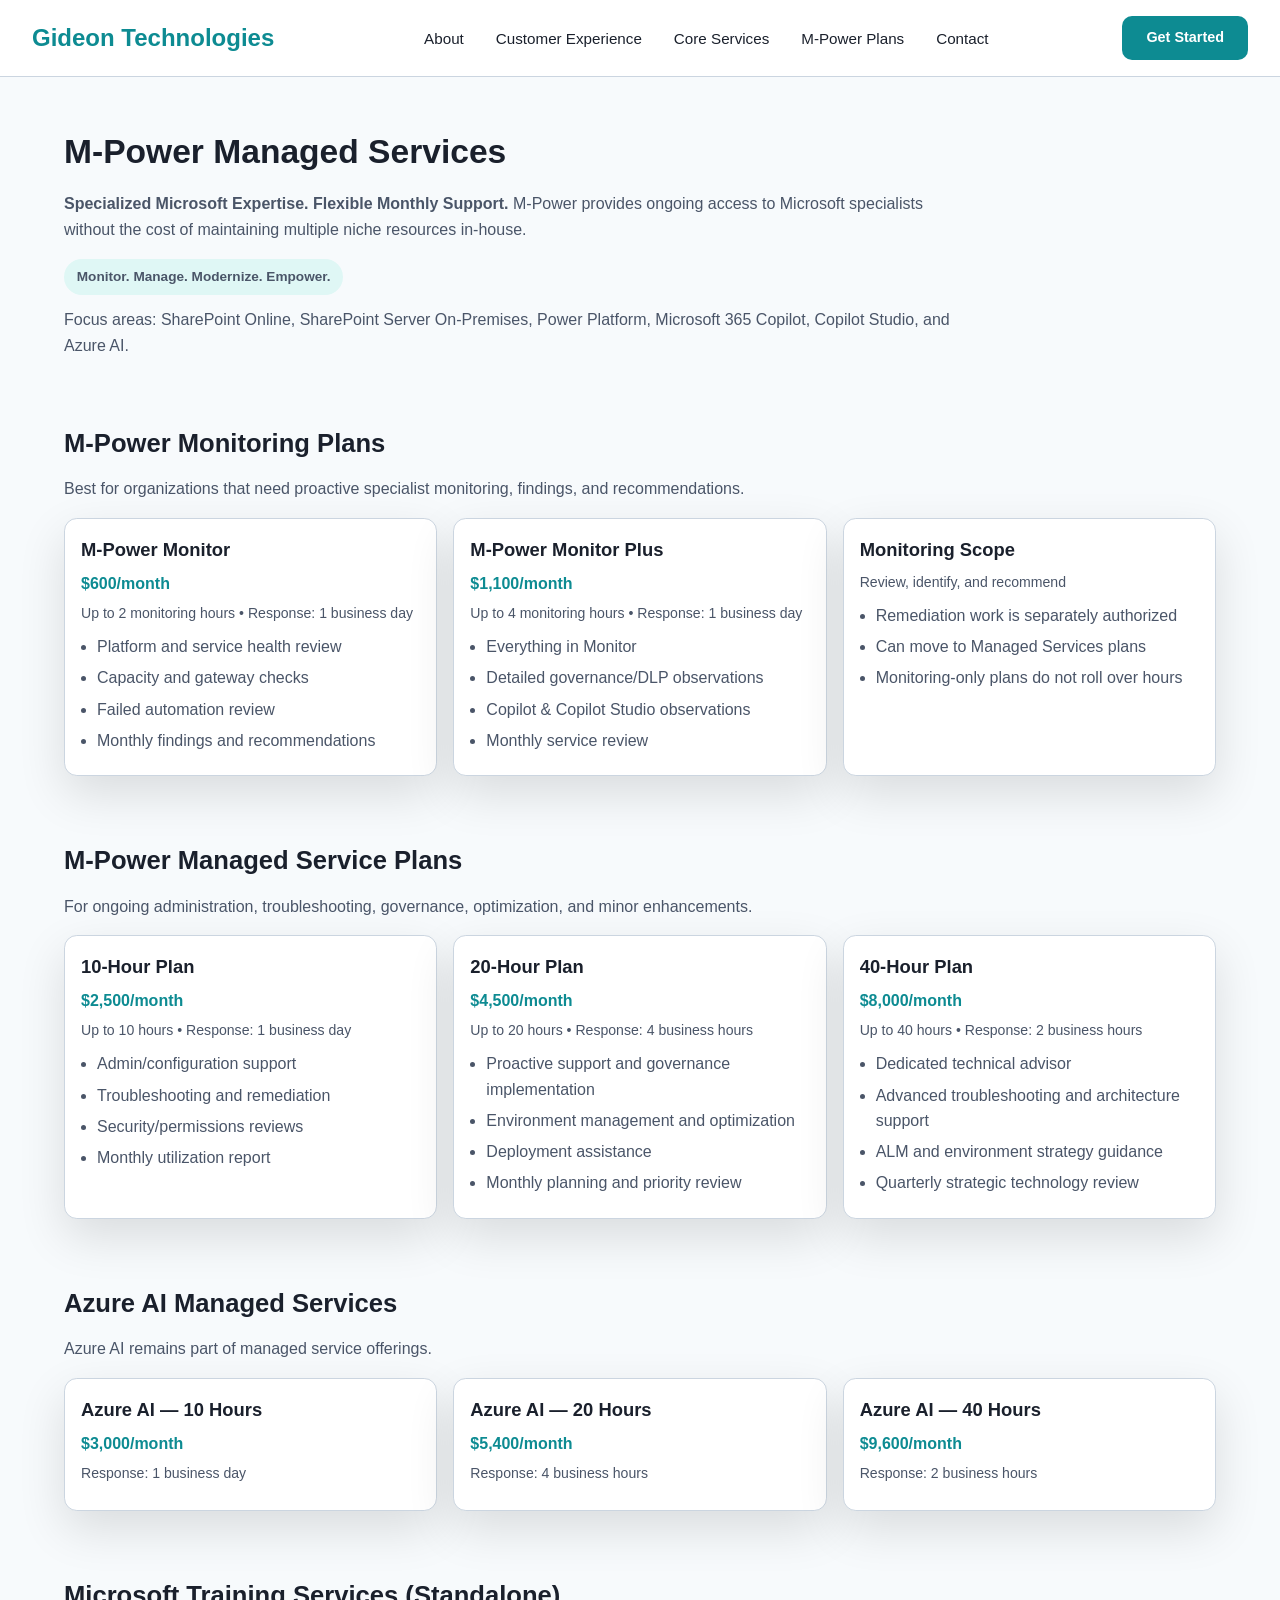
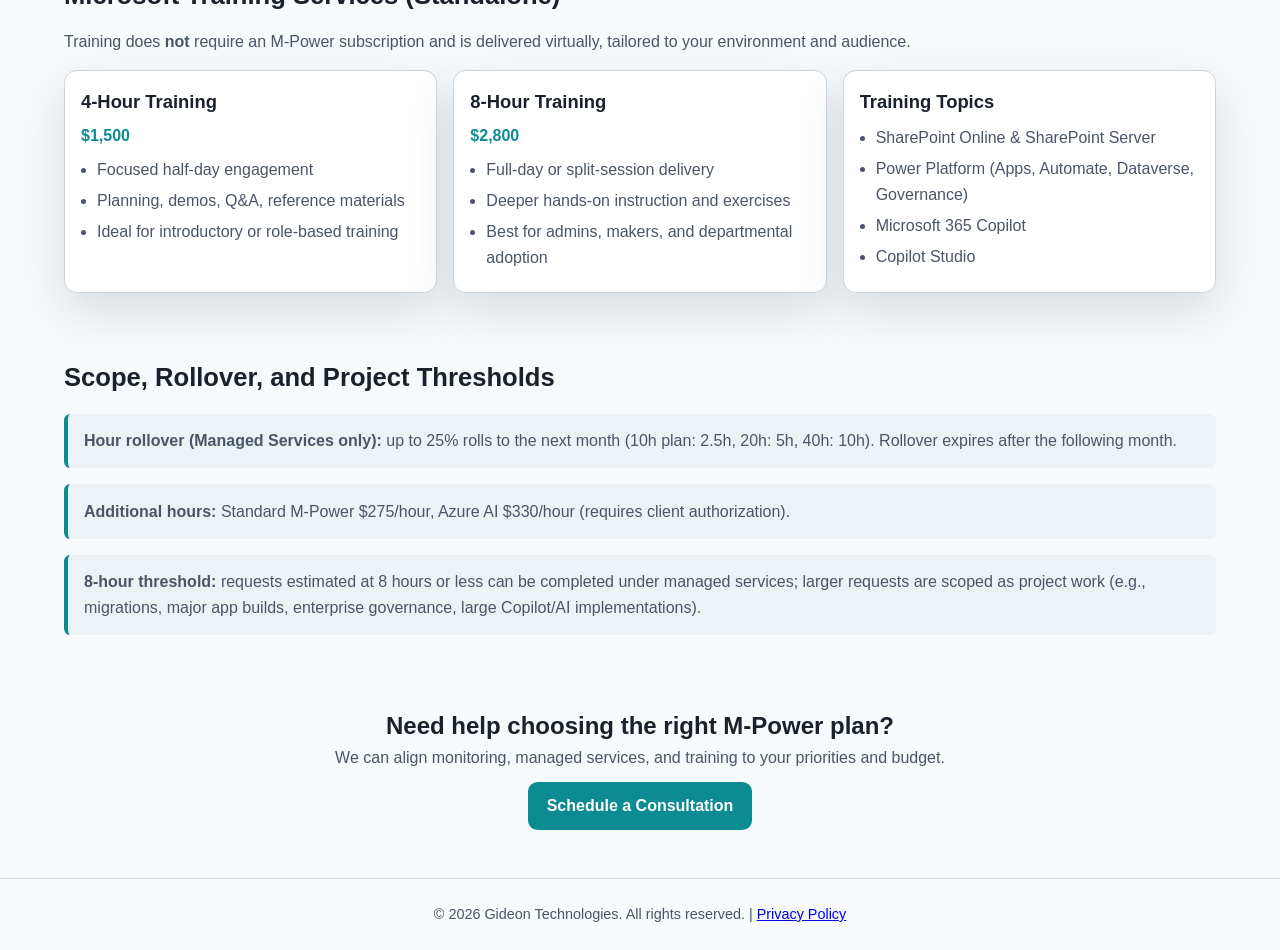
==== m-power-services.html @ 9bea6d27 "Match contact modal behavior, fix M-Power navigation, and improve SEO metadata" ====
<!DOCTYPE html>
<html lang="en">
<head>
    <meta charset="UTF-8">
    <meta name="viewport" content="width=device-width, initial-scale=1.0">
    <title>M-Power Managed Services | Gideon Technologies</title>
    <meta name="description" content="M-Power Managed Services by Gideon Technologies: monitoring plans, managed service plans, Azure AI managed services, and standalone Microsoft training for GCC and commercial organizations.">
    <meta name="keywords" content="M-Power Managed Services, Microsoft managed services, SharePoint support, Power Platform support, Microsoft 365 Copilot, Copilot Studio, Azure AI managed services, Microsoft training, GCC consulting">
    <link rel="canonical" href="https://www.gideon-tech.com/m-power-services.html">
    <meta property="og:type" content="website">
    <meta property="og:title" content="M-Power Managed Services | Gideon Technologies">
    <meta property="og:description" content="Flexible monthly Microsoft managed services and training: monitoring, managed service plans, Azure AI services, and role-based training.">
    <meta property="og:url" content="https://www.gideon-tech.com/m-power-services.html">
    <meta property="og:image" content="https://www.gideon-tech.com/og-image.png">
    <meta property="og:site_name" content="Gideon Technologies">
    <meta name="twitter:card" content="summary_large_image">
    <meta name="twitter:title" content="M-Power Managed Services | Gideon Technologies">
    <meta name="twitter:description" content="Monitoring, managed service plans, Azure AI support, and standalone Microsoft training for GCC and commercial organizations.">
    <meta name="twitter:image" content="https://www.gideon-tech.com/og-image.png">
    <link rel="icon" type="image/svg+xml" href="data:image/svg+xml,%3Csvg xmlns='http://www.w3.org/2000/svg' viewBox='0 0 100 100'%3E%3Crect width='100' height='100' rx='20' fill='%230D8B92'/%3E%3Ctext x='50' y='68' font-size='58' font-family='Arial, sans-serif' font-weight='bold' fill='white' text-anchor='middle'%3EG%3C/text%3E%3C/svg%3E">
    <script>
        (() => {
            const param = new URLSearchParams(window.location.search).get("scoutTheme");
            const theme = param || (window.matchMedia("(prefers-color-scheme: dark)").matches ? "dark" : "light");
            document.documentElement.setAttribute("data-theme", theme);
        })();
    </script>
    <style>
        :root {
            color-scheme: light;
            --cp-bg: #f7fafc;
            --cp-bg-elevated: #edf2f7;
            --cp-surface: #ffffff;
            --cp-surface-soft: #f5f7fa;
            --cp-border: #cbd5e0;
            --cp-border-strong: #a0aec0;
            --cp-text: #1a202c;
            --cp-text-muted: #4a5568;
            --cp-text-soft: #718096;
            --cp-accent: #0d8b92;
            --cp-accent-hover: #0a6f76;
            --cp-accent-fg: #ffffff;
            --cp-shadow: 0 18px 48px rgba(0, 0, 0, 0.12);
        }
        html[data-theme="dark"] {
            color-scheme: dark;
            --cp-bg: #0f1419;
            --cp-bg-elevated: #1a202c;
            --cp-surface: #2d3748;
            --cp-surface-soft: #374151;
            --cp-border: #4a5568;
            --cp-border-strong: #718096;
            --cp-text: #f7fafc;
            --cp-text-muted: #cbd5e0;
            --cp-text-soft: #a0aec0;
            --cp-accent: #38b2ac;
            --cp-accent-hover: #319795;
            --cp-accent-fg: #0f1419;
            --cp-shadow: 0 18px 48px rgba(0, 0, 0, 0.32);
        }
        * { box-sizing: border-box; margin: 0; padding: 0; }
        body {
            font-family: "Segoe UI", Aptos, Calibri, -apple-system, BlinkMacSystemFont, sans-serif;
            background: var(--cp-bg);
            color: var(--cp-text);
            line-height: 1.6;
        }
        header {
            position: sticky;
            top: 0;
            z-index: 100;
            background: var(--cp-surface);
            border-bottom: 1px solid var(--cp-border);
        }
        nav {
            max-width: 1400px;
            margin: 0 auto;
            padding: 1rem 2rem;
            display: flex;
            justify-content: space-between;
            align-items: center;
        }
        .logo {
            font-size: 1.5rem;
            color: var(--cp-accent);
            text-decoration: none;
            font-weight: 700;
        }
        .nav-links {
            display: flex;
            gap: 2rem;
            list-style: none;
        }
        .nav-links li { position: relative; }
        .nav-links a {
            color: var(--cp-text);
            text-decoration: none;
            font-size: 0.95rem;
            transition: color 0.3s;
        }
        .nav-links a:hover { color: var(--cp-accent); }

        .submenu {
            display: none;
            position: absolute;
            top: calc(100% + 0.5rem);
            left: 0;
            min-width: 260px;
            background: var(--cp-surface);
            border: 1px solid var(--cp-border);
            border-radius: 0.625rem;
            box-shadow: 0 10px 24px rgba(0,0,0,0.12);
            list-style: none;
            padding: 0.45rem;
            z-index: 200;
        }
        .submenu li { position: static; }
        .submenu a {
            display: block;
            padding: 0.5rem 0.65rem;
            border-radius: 0.45rem;
            color: var(--cp-text-muted);
            font-size: 0.9rem;
        }
        .submenu a:hover {
            background: var(--cp-bg-elevated);
            color: var(--cp-accent);
        }
        .has-submenu:hover .submenu,
        .has-submenu:focus-within .submenu,
        .has-submenu.open .submenu { display: block; }

        .cta-button {
            background: var(--cp-accent);
            color: var(--cp-accent-fg);
            padding: 0.65rem 1.5rem;
            border-radius: 0.625rem;
            text-decoration: none;
            font-weight: 600;
            transition: background 0.3s;
            border: none;
            cursor: pointer;
            font-size: 0.9rem;
        }
        .cta-button:hover { background: var(--cp-accent-hover); }
        .hero {
            max-width: 1200px;
            margin: 0 auto;
            padding: 3rem 1.5rem 2rem;
        }
        .hero h1 { font-size: 2.1rem; margin-bottom: 0.8rem; }
        .hero p { color: var(--cp-text-muted); max-width: 900px; }
        .meta {
            display: inline-block;
            margin-top: 1rem;
            padding: 0.45rem 0.8rem;
            background: #dff7f5;
            color: #0b6b70;
            border-radius: 999px;
            font-size: 0.85rem;
            font-weight: 700;
        }
        .section {
            max-width: 1200px;
            margin: 0 auto;
            padding: 2rem 1.5rem;
        }
        .section h2 {
            font-size: 1.6rem;
            margin-bottom: 0.8rem;
        }
        .section h3 {
            font-size: 1.15rem;
            margin-bottom: 0.4rem;
        }
        .section p { color: var(--cp-text-muted); }
        .grid-3 {
            display: grid;
            grid-template-columns: repeat(3, 1fr);
            gap: 1rem;
            margin-top: 1rem;
        }
        .card {
            background: var(--cp-surface);
            border: 1px solid var(--cp-border);
            border-radius: 0.8rem;
            padding: 1rem;
            box-shadow: var(--cp-shadow);
        }
        .price {
            color: var(--cp-accent);
            font-weight: 800;
            margin-bottom: 0.35rem;
        }
        .sub {
            font-size: 0.88rem;
            color: var(--cp-text-muted);
            margin-bottom: 0.6rem;
        }
        ul {
            padding-left: 1rem;
            margin-top: 0.5rem;
        }
        li { margin-bottom: 0.35rem; color: var(--cp-text-muted); }
        .note {
            margin-top: 1rem;
            background: var(--cp-bg-elevated);
            border-left: 4px solid var(--cp-accent);
            padding: 0.9rem 1rem;
            border-radius: 0.4rem;
        }
        .cta {
            max-width: 1200px;
            margin: 0 auto;
            padding: 2.5rem 1.5rem 3rem;
            text-align: center;
        }
        .btn {
            display: inline-block;
            margin-top: 0.7rem;
            padding: 0.7rem 1.15rem;
            border-radius: 0.6rem;
            background: var(--cp-accent);
            color: var(--cp-accent-fg);
            text-decoration: none;
            font-weight: 700;
        }
        .btn:hover { background: var(--cp-accent-hover); }

        .modal {
            display: none;
            position: fixed;
            inset: 0;
            background: rgba(0, 0, 0, 0.55);
            z-index: 500;
            align-items: center;
            justify-content: center;
            padding: 1rem;
        }
        .modal.show { display: flex; }
        .modal-content {
            background: var(--cp-surface);
            border: 1px solid var(--cp-border);
            border-radius: 0.85rem;
            width: min(640px, 96vw);
            max-height: 90vh;
            overflow: auto;
            padding: 1.25rem;
        }
        .modal-header {
            display: flex;
            justify-content: space-between;
            align-items: center;
            margin-bottom: 0.85rem;
        }
        .modal-header h2 { font-size: 1.35rem; }
        .close-btn {
            border: none;
            background: transparent;
            font-size: 1.6rem;
            color: var(--cp-text-muted);
            cursor: pointer;
        }
        .form-group { margin-bottom: 0.85rem; }
        .form-group label {
            display: block;
            margin-bottom: 0.35rem;
            color: var(--cp-text);
            font-weight: 600;
            font-size: 0.92rem;
        }
        .form-group input,
        .form-group select,
        .form-group textarea {
            width: 100%;
            border: 1px solid var(--cp-border);
            border-radius: 0.55rem;
            background: var(--cp-surface);
            color: var(--cp-text);
            padding: 0.58rem 0.65rem;
            font-size: 0.92rem;
        }
        .form-group textarea {
            min-height: 96px;
            resize: vertical;
        }
        .services-checklist {
            display: grid;
            grid-template-columns: repeat(2, minmax(0, 1fr));
            gap: 0.45rem 1rem;
        }
        .service-checkbox {
            display: flex;
            gap: 0.5rem;
            align-items: center;
        }
        .service-checkbox input { width: auto; }
        .service-checkbox label {
            margin: 0;
            font-weight: 500;
            color: var(--cp-text-muted);
        }
        .form-submit {
            background: var(--cp-accent);
            color: var(--cp-accent-fg);
            padding: 0.75rem 1rem;
            border-radius: 0.6rem;
            border: none;
            width: 100%;
            font-weight: 700;
            cursor: pointer;
        }
        .form-submit:disabled { opacity: 0.7; cursor: not-allowed; }
        .form-status {
            padding: 0.75rem 0.85rem;
            border-radius: 0.55rem;
            margin-bottom: 0.85rem;
            font-size: 0.9rem;
            font-weight: 600;
        }
        .form-status-success {
            background: rgba(22, 163, 74, 0.12);
            color: #15803d;
            border: 1px solid rgba(22, 163, 74, 0.35);
        }
        .form-status-error {
            background: rgba(220, 38, 38, 0.12);
            color: #b91c1c;
            border: 1px solid rgba(220, 38, 38, 0.35);
        }
        footer {
            border-top: 1px solid var(--cp-border);
            padding: 1.5rem;
            text-align: center;
            color: var(--cp-text-muted);
            font-size: 0.9rem;
        }
        @media (max-width: 900px) {
            .grid-3 { grid-template-columns: 1fr; }
        }
        @media (max-width: 768px) {
            .nav-links { display: none; }
            nav { padding: 0.75rem 1rem; }
            .cta-button {
                padding: 0.375rem 0.75rem;
                font-size: 0.64rem;
                border-radius: 0.47rem;
            }
            .services-checklist { grid-template-columns: 1fr; }
        }
    </style>
</head>
<body>
    <header>
        <nav>
            <a class="logo" href="index.html">Gideon Technologies</a>
            <ul class="nav-links">
                <li><a href="index.html#about">About</a></li>
                <li><a href="index.html#markets">Customer Experience</a></li>
                <li><a href="index.html#services">Core Services</a></li>
                <li class="has-submenu">
                    <a href="m-power-services.html">M-Power Plans</a>
                    <ul class="submenu">
                        <li><a href="#monitoring">Monitoring Plans</a></li>
                        <li><a href="#managed">Managed Service Plans</a></li>
                        <li><a href="#azure-ai">Azure AI Managed Services</a></li>
                        <li><a href="#training">Training Services</a></li>
                        <li><a href="#pricing-policies">Scope & Policies</a></li>
                    </ul>
                </li>
                <li><a href="#contact">Contact</a></li>
            </ul>
            <a href="#contact" class="cta-button">Get Started</a>
        </nav>
    </header>

    <section class="hero">
        <h1>M-Power Managed Services</h1>
        <p><strong>Specialized Microsoft Expertise. Flexible Monthly Support.</strong> M-Power provides ongoing access to Microsoft specialists without the cost of maintaining multiple niche resources in-house.</p>
        <p class="meta">Monitor. Manage. Modernize. Empower.</p>
        <p style="margin-top:0.8rem;">Focus areas: SharePoint Online, SharePoint Server On-Premises, Power Platform, Microsoft 365 Copilot, Copilot Studio, and Azure AI.</p>
    </section>

    <section class="section" id="monitoring">
        <h2>M-Power Monitoring Plans</h2>
        <p>Best for organizations that need proactive specialist monitoring, findings, and recommendations.</p>
        <div class="grid-3">
            <div class="card">
                <h3>M-Power Monitor</h3>
                <div class="price">$600/month</div>
                <div class="sub">Up to 2 monitoring hours • Response: 1 business day</div>
                <ul>
                    <li>Platform and service health review</li>
                    <li>Capacity and gateway checks</li>
                    <li>Failed automation review</li>
                    <li>Monthly findings and recommendations</li>
                </ul>
            </div>
            <div class="card">
                <h3>M-Power Monitor Plus</h3>
                <div class="price">$1,100/month</div>
                <div class="sub">Up to 4 monitoring hours • Response: 1 business day</div>
                <ul>
                    <li>Everything in Monitor</li>
                    <li>Detailed governance/DLP observations</li>
                    <li>Copilot & Copilot Studio observations</li>
                    <li>Monthly service review</li>
                </ul>
            </div>
            <div class="card">
                <h3>Monitoring Scope</h3>
                <div class="sub">Review, identify, and recommend</div>
                <ul>
                    <li>Remediation work is separately authorized</li>
                    <li>Can move to Managed Services plans</li>
                    <li>Monitoring-only plans do not roll over hours</li>
                </ul>
            </div>
        </div>
    </section>

    <section class="section" id="managed">
        <h2>M-Power Managed Service Plans</h2>
        <p>For ongoing administration, troubleshooting, governance, optimization, and minor enhancements.</p>
        <div class="grid-3">
            <div class="card">
                <h3>10-Hour Plan</h3>
                <div class="price">$2,500/month</div>
                <div class="sub">Up to 10 hours • Response: 1 business day</div>
                <ul>
                    <li>Admin/configuration support</li>
                    <li>Troubleshooting and remediation</li>
                    <li>Security/permissions reviews</li>
                    <li>Monthly utilization report</li>
                </ul>
            </div>
            <div class="card">
                <h3>20-Hour Plan</h3>
                <div class="price">$4,500/month</div>
                <div class="sub">Up to 20 hours • Response: 4 business hours</div>
                <ul>
                    <li>Proactive support and governance implementation</li>
                    <li>Environment management and optimization</li>
                    <li>Deployment assistance</li>
                    <li>Monthly planning and priority review</li>
                </ul>
            </div>
            <div class="card">
                <h3>40-Hour Plan</h3>
                <div class="price">$8,000/month</div>
                <div class="sub">Up to 40 hours • Response: 2 business hours</div>
                <ul>
                    <li>Dedicated technical advisor</li>
                    <li>Advanced troubleshooting and architecture support</li>
                    <li>ALM and environment strategy guidance</li>
                    <li>Quarterly strategic technology review</li>
                </ul>
            </div>
        </div>
    </section>

    <section class="section" id="azure-ai">
        <h2>Azure AI Managed Services</h2>
        <p>Azure AI remains part of managed service offerings.</p>
        <div class="grid-3">
            <div class="card">
                <h3>Azure AI — 10 Hours</h3>
                <div class="price">$3,000/month</div>
                <div class="sub">Response: 1 business day</div>
            </div>
            <div class="card">
                <h3>Azure AI — 20 Hours</h3>
                <div class="price">$5,400/month</div>
                <div class="sub">Response: 4 business hours</div>
            </div>
            <div class="card">
                <h3>Azure AI — 40 Hours</h3>
                <div class="price">$9,600/month</div>
                <div class="sub">Response: 2 business hours</div>
            </div>
        </div>
    </section>

    <section class="section" id="training">
        <h2>Microsoft Training Services (Standalone)</h2>
        <p>Training does <strong>not</strong> require an M-Power subscription and is delivered virtually, tailored to your environment and audience.</p>
        <div class="grid-3">
            <div class="card">
                <h3>4-Hour Training</h3>
                <div class="price">$1,500</div>
                <ul>
                    <li>Focused half-day engagement</li>
                    <li>Planning, demos, Q&A, reference materials</li>
                    <li>Ideal for introductory or role-based training</li>
                </ul>
            </div>
            <div class="card">
                <h3>8-Hour Training</h3>
                <div class="price">$2,800</div>
                <ul>
                    <li>Full-day or split-session delivery</li>
                    <li>Deeper hands-on instruction and exercises</li>
                    <li>Best for admins, makers, and departmental adoption</li>
                </ul>
            </div>
            <div class="card">
                <h3>Training Topics</h3>
                <ul>
                    <li>SharePoint Online & SharePoint Server</li>
                    <li>Power Platform (Apps, Automate, Dataverse, Governance)</li>
                    <li>Microsoft 365 Copilot</li>
                    <li>Copilot Studio</li>
                </ul>
            </div>
        </div>
    </section>

    <section class="section" id="pricing-policies">
        <h2>Scope, Rollover, and Project Thresholds</h2>
        <div class="note">
            <p><strong>Hour rollover (Managed Services only):</strong> up to 25% rolls to the next month (10h plan: 2.5h, 20h: 5h, 40h: 10h). Rollover expires after the following month.</p>
        </div>
        <div class="note">
            <p><strong>Additional hours:</strong> Standard M-Power $275/hour, Azure AI $330/hour (requires client authorization).</p>
        </div>
        <div class="note">
            <p><strong>8-hour threshold:</strong> requests estimated at 8 hours or less can be completed under managed services; larger requests are scoped as project work (e.g., migrations, major app builds, enterprise governance, large Copilot/AI implementations).</p>
        </div>
    </section>

    <section class="cta">
        <h2>Need help choosing the right M-Power plan?</h2>
        <p style="color:#4a5568;">We can align monitoring, managed services, and training to your priorities and budget.</p>
        <a class="btn" href="#contact">Schedule a Consultation</a>
    </section>

    <div id="contactModal" class="modal">
        <div class="modal-content">
            <div class="modal-header">
                <h2>Let's Get Started</h2>
                <button class="close-btn" onclick="closeContactForm()">&times;</button>
            </div>
            <form id="gideonContactForm" onsubmit="handleFormSubmit(event)">
                <div id="formStatus" class="form-status" style="display:none;"></div>
                <div class="form-group">
                    <label for="name">Full Name *</label>
                    <input type="text" id="name" name="name" required>
                </div>
                <div class="form-group">
                    <label for="email">Email Address *</label>
                    <input type="email" id="email" name="email" required>
                </div>
                <div class="form-group">
                    <label for="phone">Phone Number *</label>
                    <input type="tel" id="phone" name="phone" required>
                </div>
                <div class="form-group">
                    <label for="company">Company Name *</label>
                    <input type="text" id="company" name="company" required>
                </div>
                <div class="form-group">
                    <label for="market">Market Type *</label>
                    <select id="market" name="market" required>
                        <option value="">Select market type</option>
                        <option value="gcc">GCC (State & Local Government M365 Tenant)</option>
                        <option value="commercial">Commercial</option>
                        <option value="both">Both</option>
                    </select>
                </div>
                <div class="form-group">
                    <label>Services of Interest *</label>
                    <div class="services-checklist">
                        <div class="service-checkbox"><input type="checkbox" id="service_power_platform" name="services" value="Power Platform"><label for="service_power_platform">Power Platform</label></div>
                        <div class="service-checkbox"><input type="checkbox" id="service_office365" name="services" value="Microsoft 365"><label for="service_office365">Microsoft 365</label></div>
                        <div class="service-checkbox"><input type="checkbox" id="service_sharepoint" name="services" value="SharePoint"><label for="service_sharepoint">SharePoint</label></div>
                        <div class="service-checkbox"><input type="checkbox" id="service_azure" name="services" value="Azure"><label for="service_azure">Azure</label></div>
                        <div class="service-checkbox"><input type="checkbox" id="service_ai" name="services" value="Microsoft AI Stack"><label for="service_ai">Microsoft AI Stack</label></div>
                        <div class="service-checkbox"><input type="checkbox" id="service_managed" name="services" value="M-Power Managed Services"><label for="service_managed">M-Power Managed Services</label></div>
                    </div>
                </div>
                <div class="form-group">
                    <label for="message">Tell us about your project</label>
                    <textarea id="message" name="message" placeholder="Share your priorities, timelines, and goals..."></textarea>
                </div>
                <button type="submit" class="form-submit" id="formSubmitBtn">Submit</button>
            </form>
        </div>
    </div>

    <footer>
        <p>&copy; 2026 Gideon Technologies. All rights reserved. | <a href="privacy-policy.html">Privacy Policy</a></p>
    </footer>
    <script>
        const FORMSPREE_ENDPOINT = "https://formspree.io/f/mrpzlnwp";

        function openContactForm() {
            document.getElementById("contactModal").classList.add("show");
            document.body.style.overflow = "hidden";
        }

        function closeContactForm() {
            document.getElementById("contactModal").classList.remove("show");
            document.body.style.overflow = "auto";
        }

        function showFormStatus(message, type) {
            const statusEl = document.getElementById("formStatus");
            statusEl.textContent = message;
            statusEl.className = `form-status form-status-${type}`;
            statusEl.style.display = "block";
        }

        async function handleFormSubmit(event) {
            event.preventDefault();
            const form = event.target;
            const submitBtn = document.getElementById("formSubmitBtn");
            const formData = new FormData(form);
            const name = formData.get("name");
            formData.set("_subject", `Gideon Technologies Inquiry from ${name}`);
            submitBtn.disabled = true;
            submitBtn.textContent = "Sending...";
            try {
                const response = await fetch(FORMSPREE_ENDPOINT, {
                    method: "POST",
                    body: formData,
                    headers: { "Accept": "application/json" }
                });
                if (response.ok) {
                    showFormStatus("Thank you! Your message has been sent. We'll be in touch within 24 hours.", "success");
                    form.reset();
                    setTimeout(closeContactForm, 2500);
                } else {
                    const data = await response.json().catch(() => null);
                    const errorMsg = data && data.errors ? data.errors.map(e => e.message).join(", ") : "Something went wrong. Please try again.";
                    showFormStatus(errorMsg, "error");
                }
            } catch (err) {
                showFormStatus("Network error. Please try again, or email contact@gideon-tech.com directly.", "error");
            } finally {
                submitBtn.disabled = false;
                submitBtn.textContent = "Submit";
            }
        }

        document.querySelectorAll('a[href="#contact"]').forEach(link => {
            link.addEventListener('click', function(e) {
                e.preventDefault();
                openContactForm();
            });
        });

        // Make submenu usable on touch devices
        document.querySelectorAll('.has-submenu > a').forEach(link => {
            link.addEventListener('click', function(e) {
                if (window.matchMedia('(hover: none)').matches) {
                    const parent = this.parentElement;
                    if (!parent.classList.contains('open')) {
                        e.preventDefault();
                        document.querySelectorAll('.has-submenu.open').forEach(item => {
                            if (item !== parent) item.classList.remove('open');
                        });
                        parent.classList.add('open');
                    }
                }
            });
        });

        document.addEventListener('click', (e) => {
            if (!e.target.closest('.has-submenu')) {
                document.querySelectorAll('.has-submenu.open').forEach(item => item.classList.remove('open'));
            }
            const modal = document.getElementById("contactModal");
            if (e.target === modal) closeContactForm();
        });
    </script>
</body>
</html>
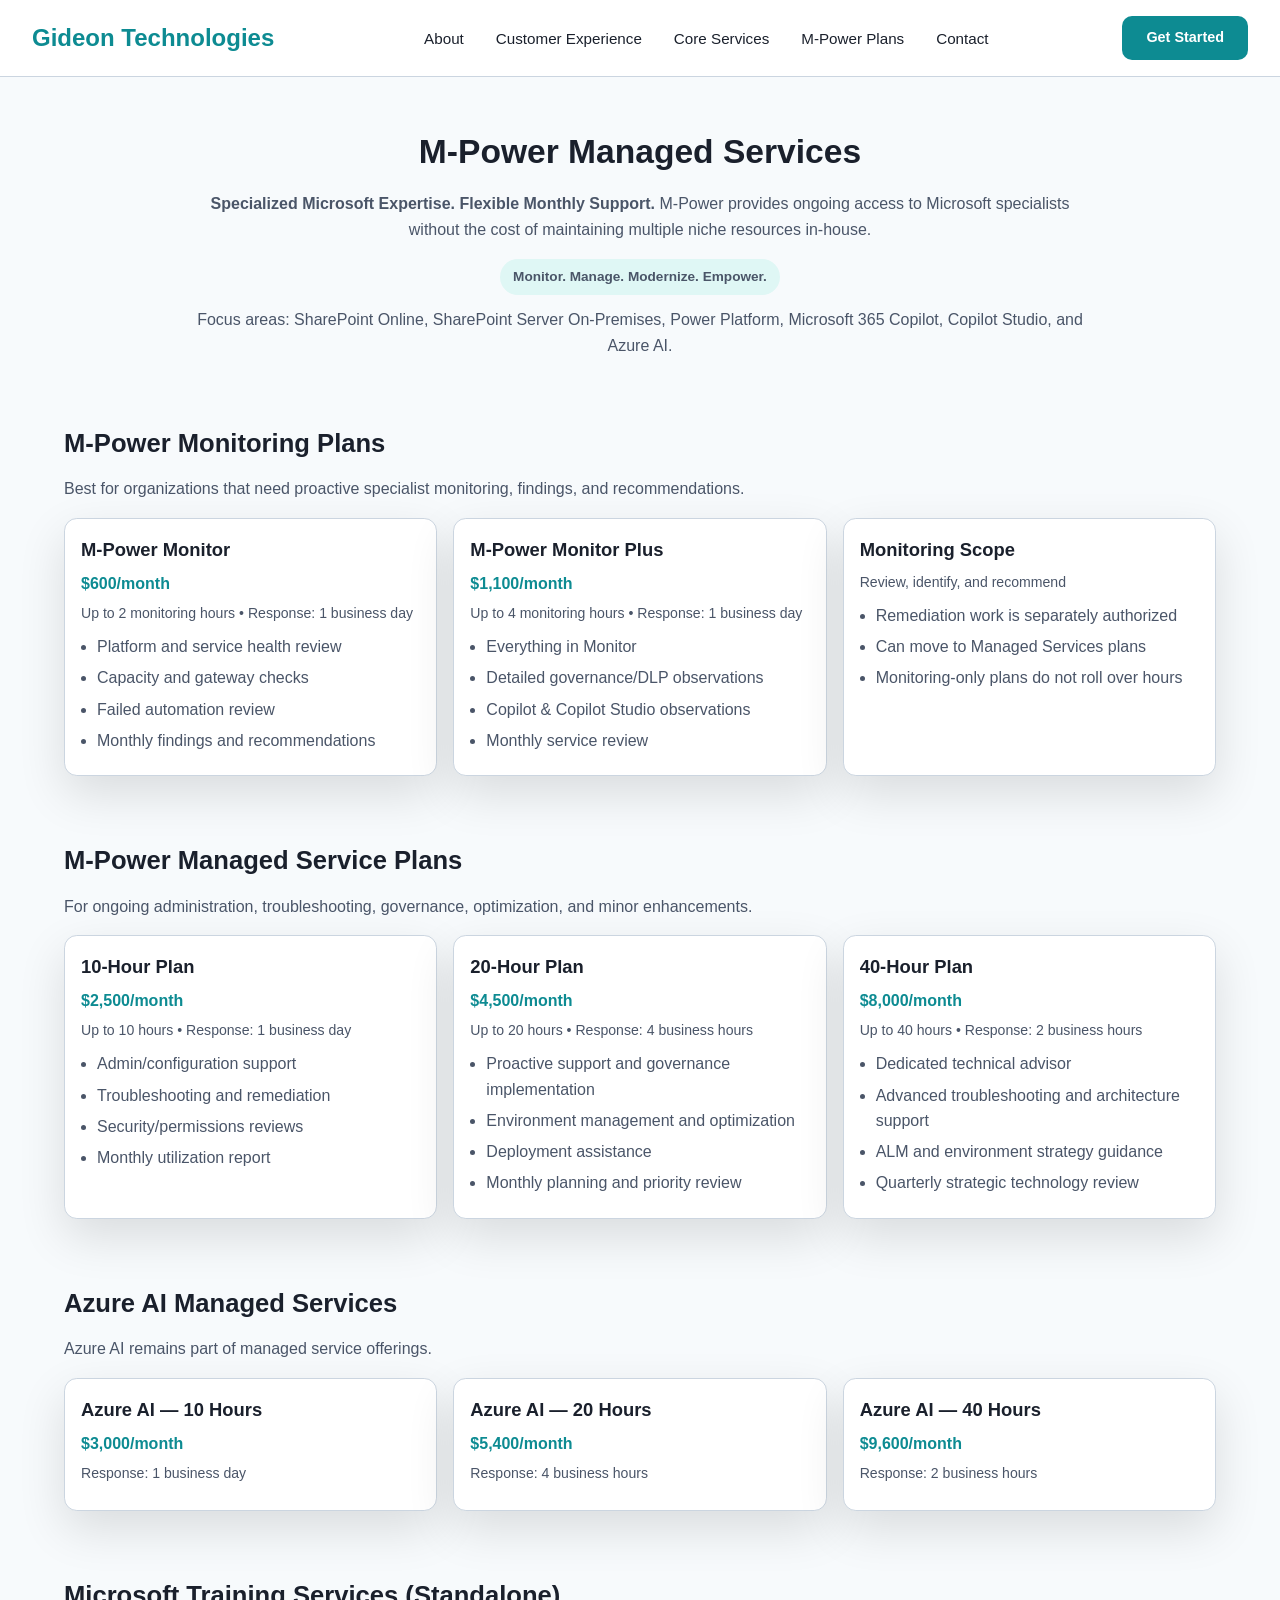
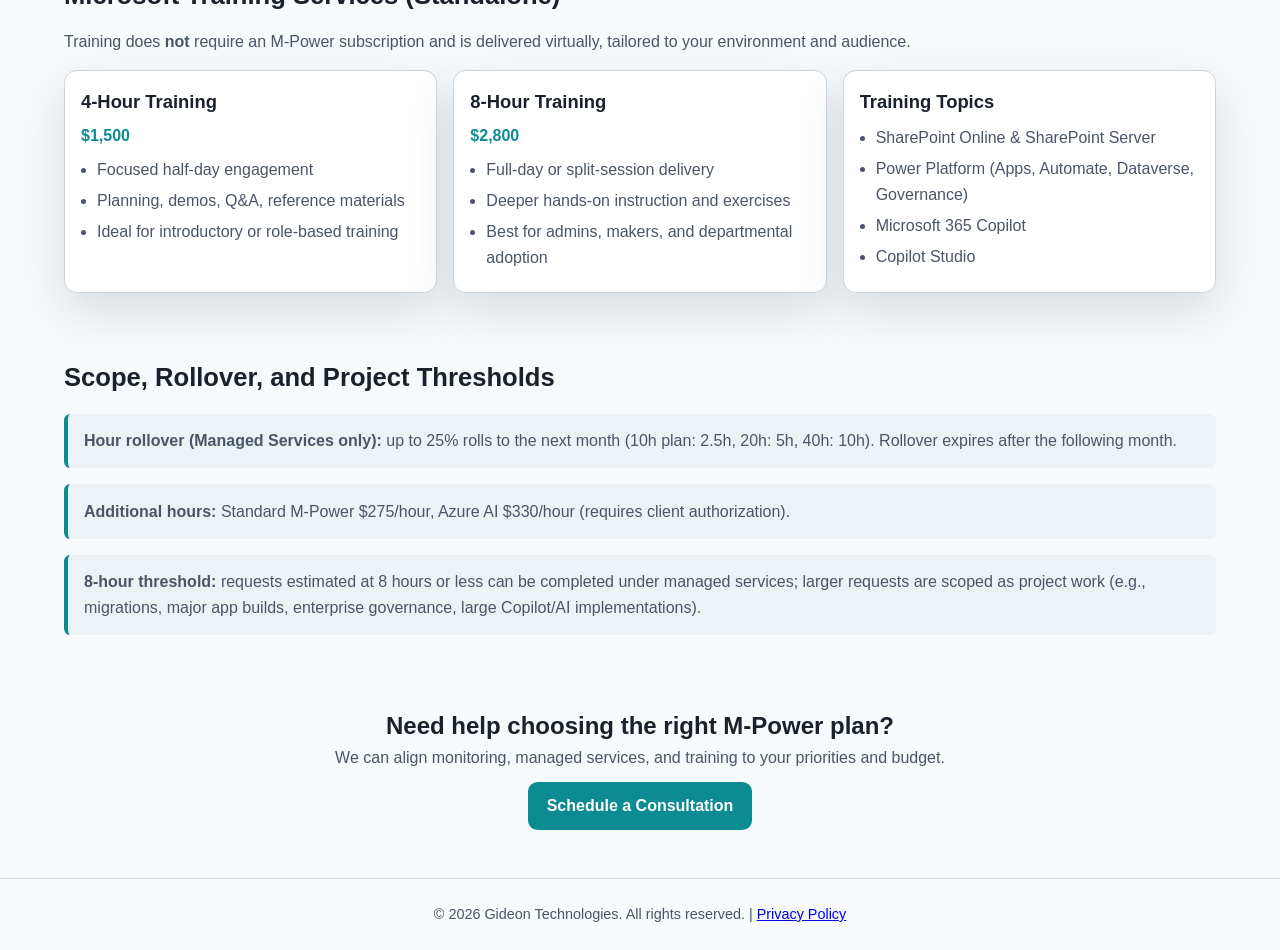
==== commit cdf8740b: "Improve M-Power hero tagline visibility and center hero content" ====
--- a/m-power-services.html
+++ b/m-power-services.html
@@ -147,9 +147,10 @@
             max-width: 1200px;
             margin: 0 auto;
             padding: 3rem 1.5rem 2rem;
+            text-align: center;
         }
         .hero h1 { font-size: 2.1rem; margin-bottom: 0.8rem; }
-        .hero p { color: var(--cp-text-muted); max-width: 900px; }
+        .hero p { color: var(--cp-text-muted); max-width: 900px; margin-left: auto; margin-right: auto; }
         .meta {
             display: inline-block;
             margin-top: 1rem;
@@ -159,6 +160,11 @@
             border-radius: 999px;
             font-size: 0.85rem;
             font-weight: 700;
+        }
+        html[data-theme="dark"] .meta {
+            background: rgba(56, 178, 172, 0.22);
+            color: #d9fffb;
+            border: 1px solid rgba(56, 178, 172, 0.55);
         }
         .section {
             max-width: 1200px;
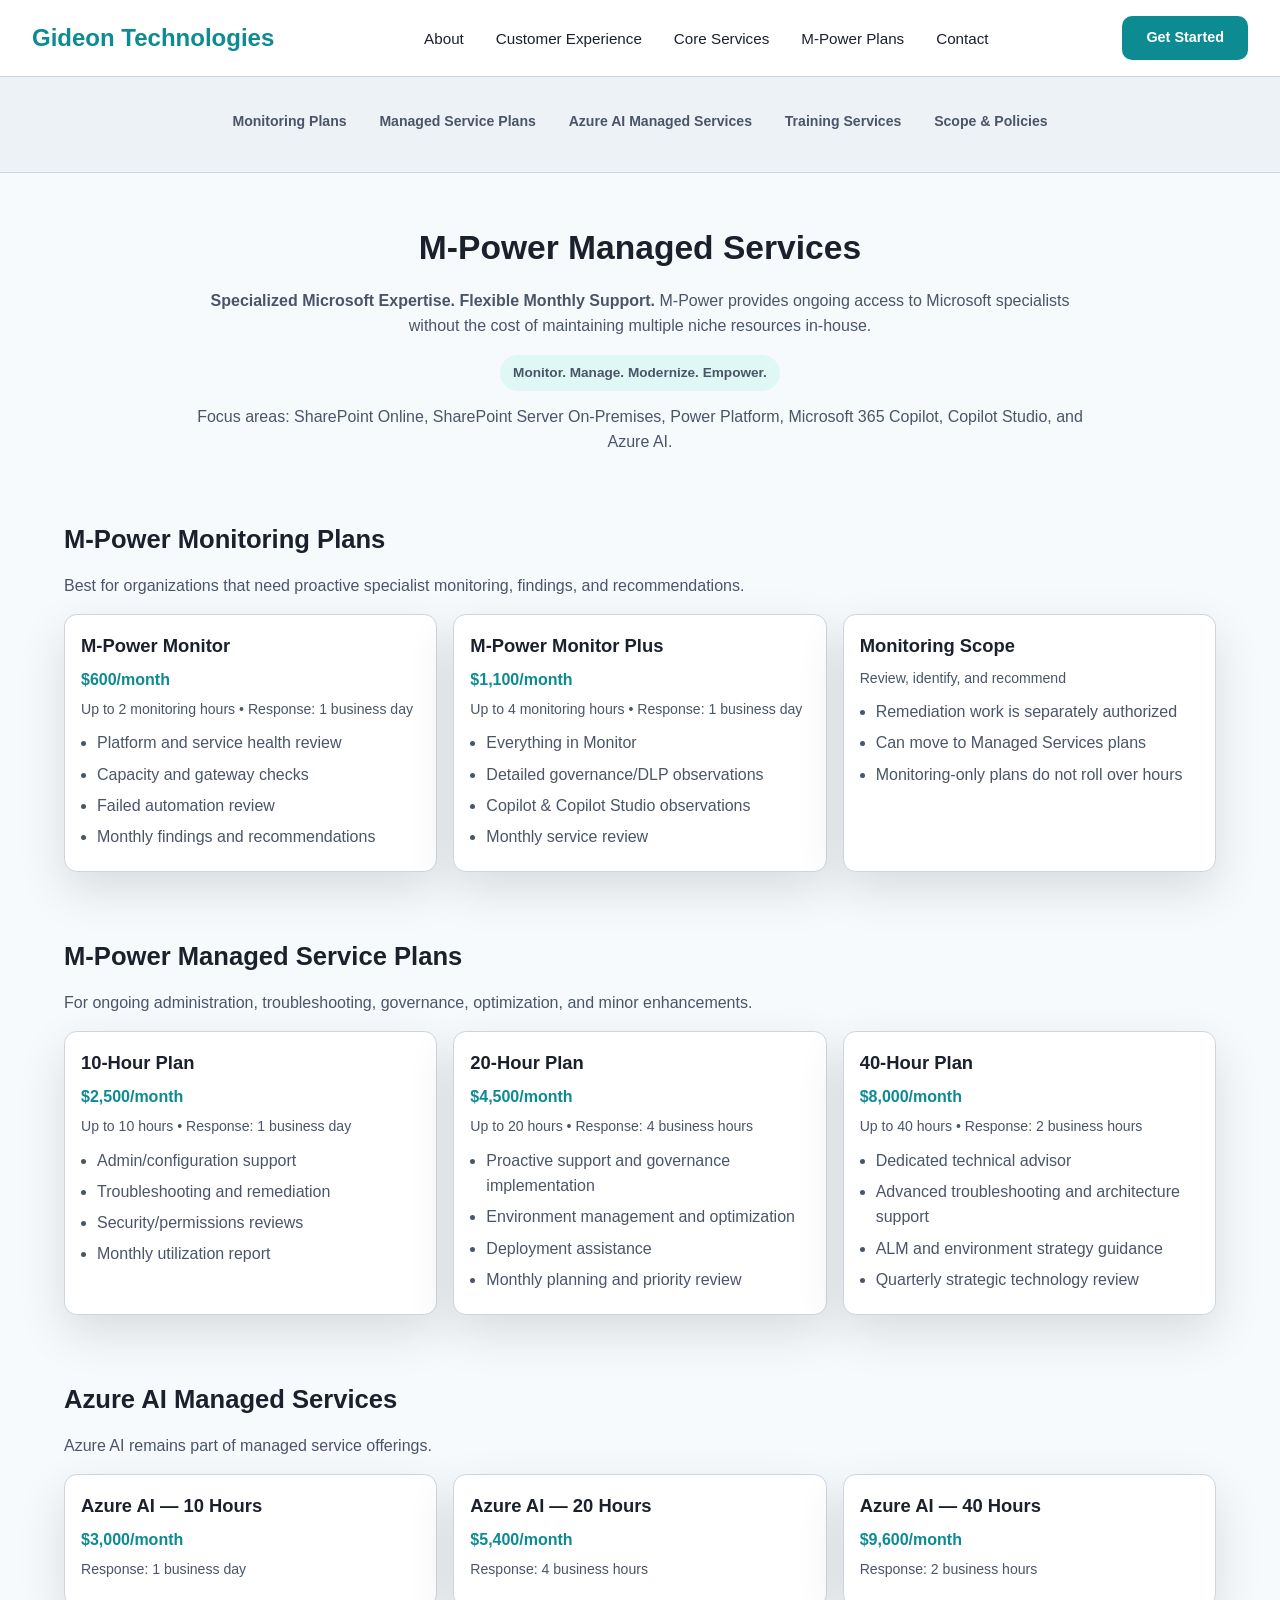
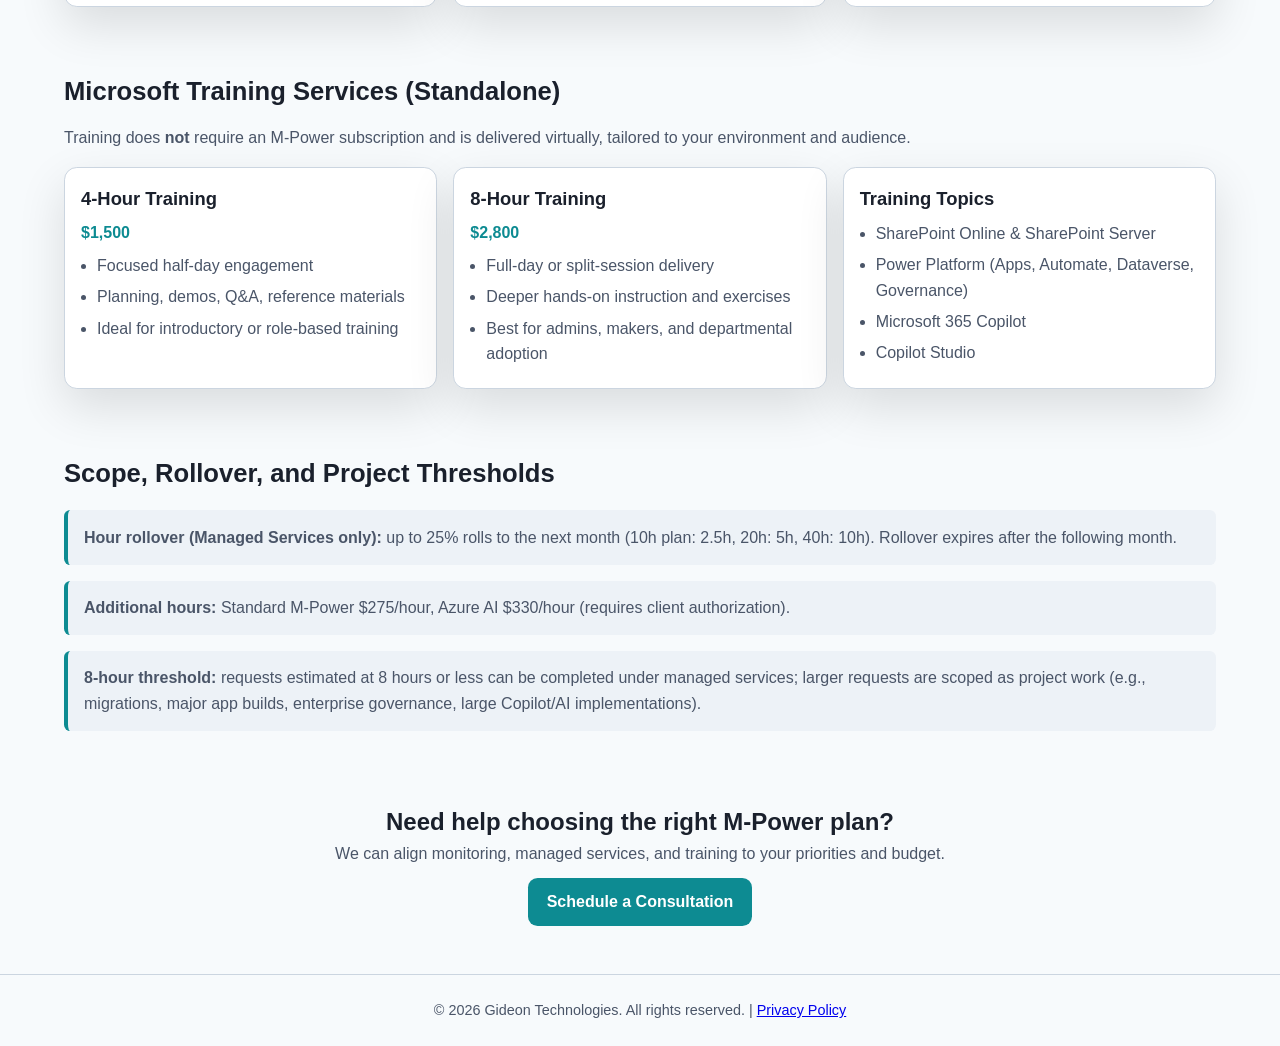
==== commit 7c8321bb: "Replace unstable dropdown with persistent M-Power section navigation" ====
--- a/m-power-services.html
+++ b/m-power-services.html
@@ -64,6 +64,7 @@
             background: var(--cp-bg);
             color: var(--cp-text);
             line-height: 1.6;
+            overflow-x: hidden;
         }
         header {
             position: sticky;
@@ -91,7 +92,6 @@
             gap: 2rem;
             list-style: none;
         }
-        .nav-links li { position: relative; }
         .nav-links a {
             color: var(--cp-text);
             text-decoration: none;
@@ -100,35 +100,34 @@
         }
         .nav-links a:hover { color: var(--cp-accent); }
 
-        .submenu {
-            display: none;
-            position: absolute;
-            top: calc(100% + 0.5rem);
-            left: 0;
-            min-width: 260px;
+        .section-nav {
+            background: var(--cp-bg-elevated);
+            border-bottom: 1px solid var(--cp-border);
+        }
+        .section-nav-list {
+            max-width: 1200px;
+            margin: 0 auto;
+            padding: 0.65rem 1.5rem;
+            display: flex;
+            justify-content: center;
+            gap: 0.65rem;
+            list-style: none;
+        }
+        .section-nav a {
+            display: block;
+            padding: 0.45rem 0.7rem;
+            border-radius: 0.5rem;
+            color: var(--cp-text-muted);
+            text-decoration: none;
+            font-size: 0.88rem;
+            font-weight: 600;
+            white-space: nowrap;
+        }
+        .section-nav a:hover,
+        .section-nav a:focus {
             background: var(--cp-surface);
-            border: 1px solid var(--cp-border);
-            border-radius: 0.625rem;
-            box-shadow: 0 10px 24px rgba(0,0,0,0.12);
-            list-style: none;
-            padding: 0.45rem;
-            z-index: 200;
-        }
-        .submenu li { position: static; }
-        .submenu a {
-            display: block;
-            padding: 0.5rem 0.65rem;
-            border-radius: 0.45rem;
-            color: var(--cp-text-muted);
-            font-size: 0.9rem;
-        }
-        .submenu a:hover {
-            background: var(--cp-bg-elevated);
             color: var(--cp-accent);
         }
-        .has-submenu:hover .submenu,
-        .has-submenu:focus-within .submenu,
-        .has-submenu.open .submenu { display: block; }
 
         .cta-button {
             background: var(--cp-accent);
@@ -182,9 +181,10 @@
         .section p { color: var(--cp-text-muted); }
         .grid-3 {
             display: grid;
-            grid-template-columns: repeat(3, 1fr);
+            grid-template-columns: repeat(3, minmax(0, 1fr));
             gap: 1rem;
             margin-top: 1rem;
+            width: 100%;
         }
         .card {
             background: var(--cp-surface);
@@ -192,6 +192,8 @@
             border-radius: 0.8rem;
             padding: 1rem;
             box-shadow: var(--cp-shadow);
+            min-width: 0;
+            overflow-wrap: anywhere;
         }
         .price {
             color: var(--cp-accent);
@@ -353,6 +355,48 @@
                 border-radius: 0.47rem;
             }
             .services-checklist { grid-template-columns: 1fr; }
+            .section-nav-list {
+                justify-content: flex-start;
+                overflow-x: auto;
+                padding: 0.6rem 1rem;
+                scrollbar-width: thin;
+            }
+        }
+        @media (max-width: 480px) {
+            nav {
+                gap: 0.75rem;
+            }
+
+            .logo {
+                font-size: 1.05rem;
+                line-height: 1.15;
+            }
+
+            .hero {
+                padding: 2rem 1rem 1.25rem;
+            }
+
+            .hero h1 {
+                font-size: 1.75rem;
+                line-height: 1.15;
+            }
+
+            .section {
+                padding: 1.5rem 1rem;
+                max-width: 100%;
+                overflow-x: hidden;
+            }
+
+            .grid-3 {
+                display: flex;
+                flex-direction: column;
+                gap: 0.9rem;
+            }
+
+            .card {
+                width: 100%;
+                max-width: 100%;
+            }
         }
     </style>
 </head>
@@ -364,21 +408,22 @@
                 <li><a href="index.html#about">About</a></li>
                 <li><a href="index.html#markets">Customer Experience</a></li>
                 <li><a href="index.html#services">Core Services</a></li>
-                <li class="has-submenu">
-                    <a href="m-power-services.html">M-Power Plans</a>
-                    <ul class="submenu">
-                        <li><a href="#monitoring">Monitoring Plans</a></li>
-                        <li><a href="#managed">Managed Service Plans</a></li>
-                        <li><a href="#azure-ai">Azure AI Managed Services</a></li>
-                        <li><a href="#training">Training Services</a></li>
-                        <li><a href="#pricing-policies">Scope & Policies</a></li>
-                    </ul>
-                </li>
+                <li><a href="m-power-services.html">M-Power Plans</a></li>
                 <li><a href="#contact">Contact</a></li>
             </ul>
             <a href="#contact" class="cta-button">Get Started</a>
         </nav>
     </header>
+
+    <nav class="section-nav" aria-label="M-Power sections">
+        <ul class="section-nav-list">
+            <li><a href="#monitoring">Monitoring Plans</a></li>
+            <li><a href="#managed">Managed Service Plans</a></li>
+            <li><a href="#azure-ai">Azure AI Managed Services</a></li>
+            <li><a href="#training">Training Services</a></li>
+            <li><a href="#pricing-policies">Scope & Policies</a></li>
+        </ul>
+    </nav>
 
     <section class="hero">
         <h1>M-Power Managed Services</h1>
@@ -655,26 +700,7 @@
             });
         });
 
-        // Make submenu usable on touch devices
-        document.querySelectorAll('.has-submenu > a').forEach(link => {
-            link.addEventListener('click', function(e) {
-                if (window.matchMedia('(hover: none)').matches) {
-                    const parent = this.parentElement;
-                    if (!parent.classList.contains('open')) {
-                        e.preventDefault();
-                        document.querySelectorAll('.has-submenu.open').forEach(item => {
-                            if (item !== parent) item.classList.remove('open');
-                        });
-                        parent.classList.add('open');
-                    }
-                }
-            });
-        });
-
         document.addEventListener('click', (e) => {
-            if (!e.target.closest('.has-submenu')) {
-                document.querySelectorAll('.has-submenu.open').forEach(item => item.classList.remove('open'));
-            }
             const modal = document.getElementById("contactModal");
             if (e.target === modal) closeContactForm();
         });
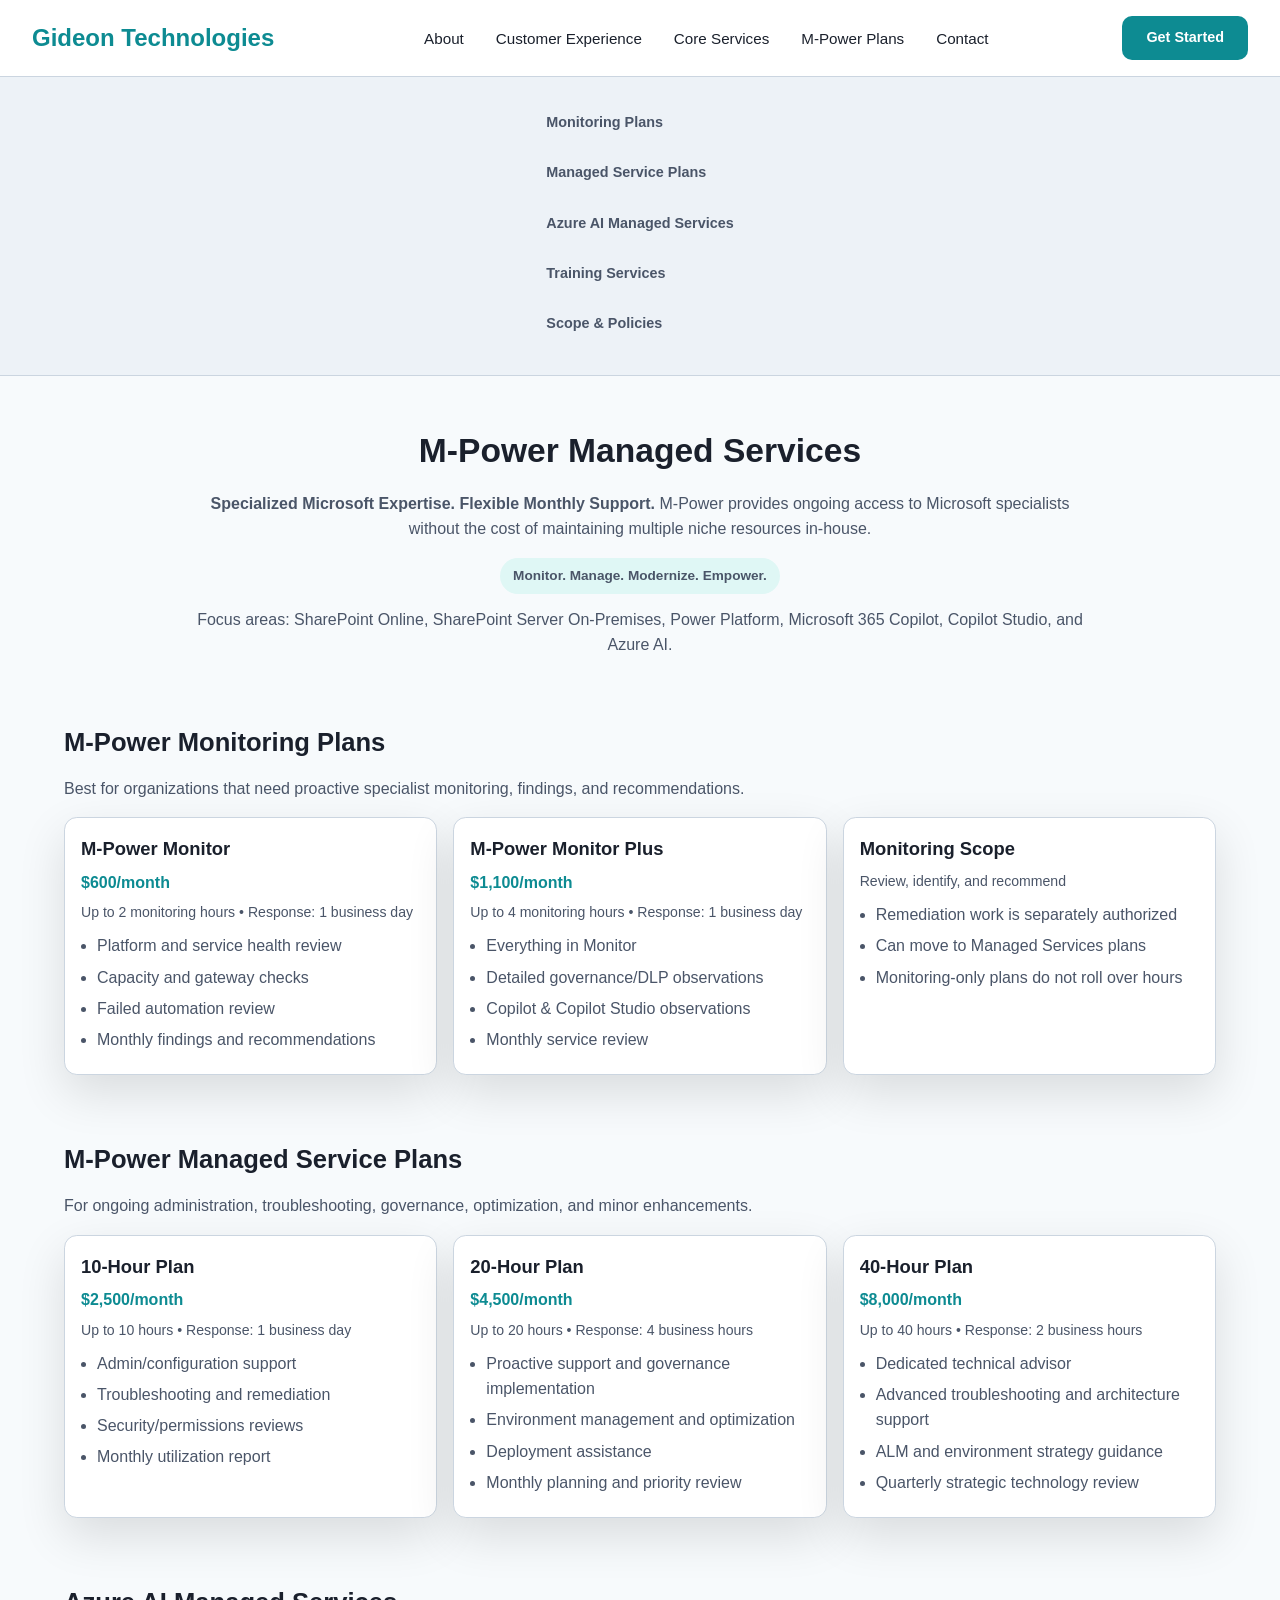
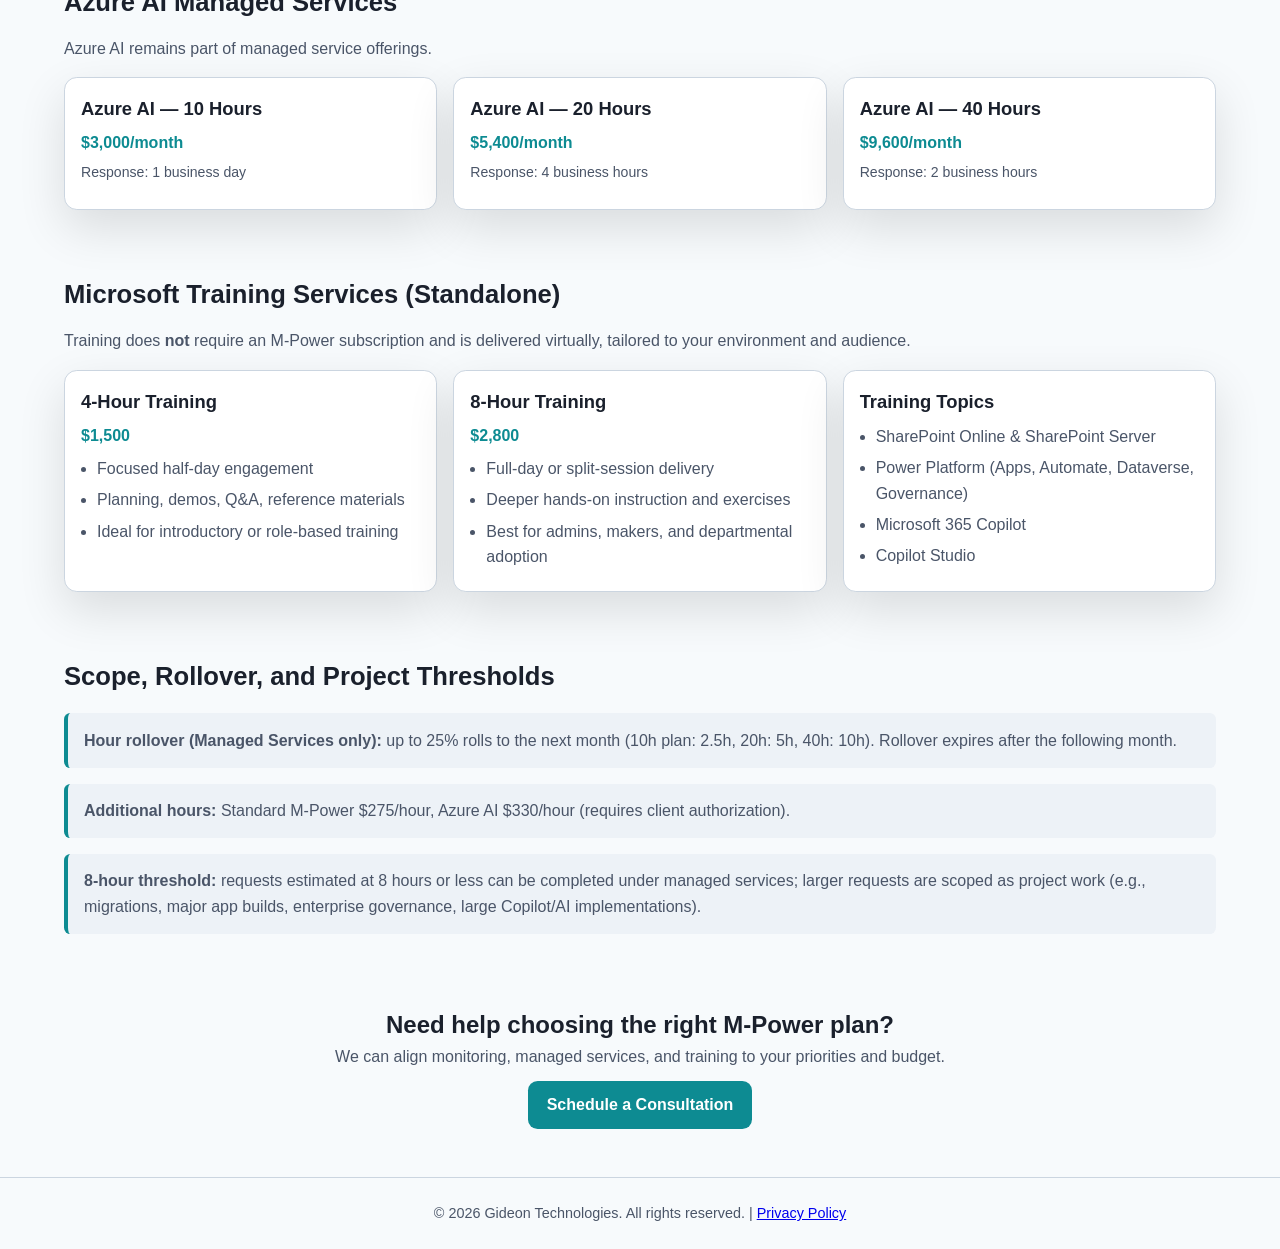
==== commit e2526450: "Make M-Power section submenu vertical" ====
--- a/m-power-services.html
+++ b/m-power-services.html
@@ -109,19 +109,19 @@
             margin: 0 auto;
             padding: 0.65rem 1.5rem;
             display: flex;
-            justify-content: center;
-            gap: 0.65rem;
+            flex-direction: column;
+            align-items: stretch;
+            gap: 0.35rem;
             list-style: none;
         }
         .section-nav a {
             display: block;
-            padding: 0.45rem 0.7rem;
+            padding: 0.5rem 0.75rem;
             border-radius: 0.5rem;
             color: var(--cp-text-muted);
             text-decoration: none;
-            font-size: 0.88rem;
+            font-size: 0.9rem;
             font-weight: 600;
-            white-space: nowrap;
         }
         .section-nav a:hover,
         .section-nav a:focus {
@@ -355,12 +355,7 @@
                 border-radius: 0.47rem;
             }
             .services-checklist { grid-template-columns: 1fr; }
-            .section-nav-list {
-                justify-content: flex-start;
-                overflow-x: auto;
-                padding: 0.6rem 1rem;
-                scrollbar-width: thin;
-            }
+            .section-nav-list { padding: 0.6rem 1rem; }
         }
         @media (max-width: 480px) {
             nav {
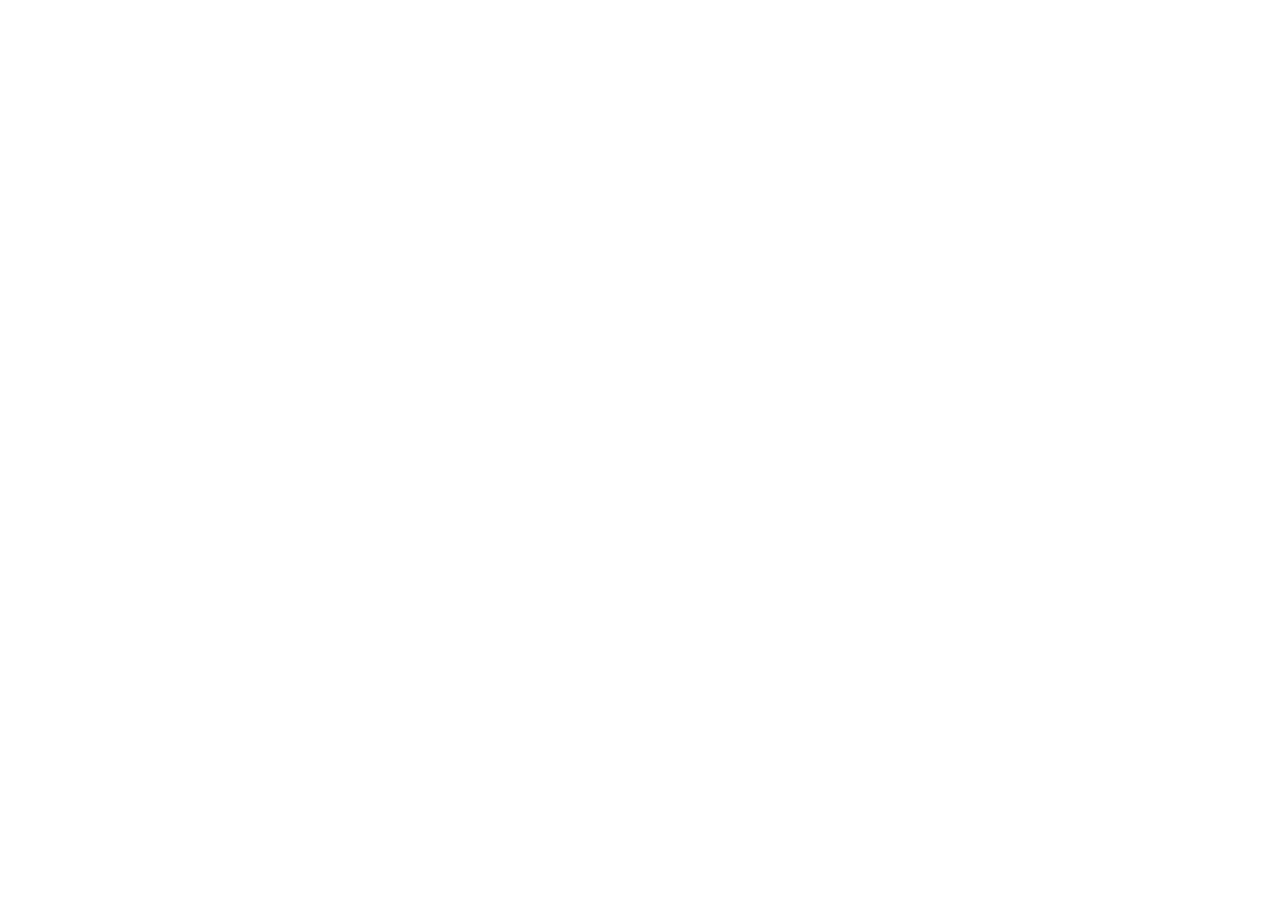
==== commit b3012141: "React rewrite deploy: m-power-services.html" ====
--- a/m-power-services.html
+++ b/m-power-services.html
@@ -20,685 +20,19 @@
     <link rel="icon" type="image/svg+xml" href="data:image/svg+xml,%3Csvg xmlns='http://www.w3.org/2000/svg' viewBox='0 0 100 100'%3E%3Crect width='100' height='100' rx='20' fill='%230D8B92'/%3E%3Ctext x='50' y='68' font-size='58' font-family='Arial, sans-serif' font-weight='bold' fill='white' text-anchor='middle'%3EG%3C/text%3E%3C/svg%3E">
     <script>
         (() => {
+            const stored = localStorage.getItem("gideonTheme");
             const param = new URLSearchParams(window.location.search).get("scoutTheme");
-            const theme = param || (window.matchMedia("(prefers-color-scheme: dark)").matches ? "dark" : "light");
+            const theme = param || stored || (window.matchMedia("(prefers-color-scheme: dark)").matches ? "dark" : "light");
             document.documentElement.setAttribute("data-theme", theme);
         })();
     </script>
-    <style>
-        :root {
-            color-scheme: light;
-            --cp-bg: #f7fafc;
-            --cp-bg-elevated: #edf2f7;
-            --cp-surface: #ffffff;
-            --cp-surface-soft: #f5f7fa;
-            --cp-border: #cbd5e0;
-            --cp-border-strong: #a0aec0;
-            --cp-text: #1a202c;
-            --cp-text-muted: #4a5568;
-            --cp-text-soft: #718096;
-            --cp-accent: #0d8b92;
-            --cp-accent-hover: #0a6f76;
-            --cp-accent-fg: #ffffff;
-            --cp-shadow: 0 18px 48px rgba(0, 0, 0, 0.12);
-        }
-        html[data-theme="dark"] {
-            color-scheme: dark;
-            --cp-bg: #0f1419;
-            --cp-bg-elevated: #1a202c;
-            --cp-surface: #2d3748;
-            --cp-surface-soft: #374151;
-            --cp-border: #4a5568;
-            --cp-border-strong: #718096;
-            --cp-text: #f7fafc;
-            --cp-text-muted: #cbd5e0;
-            --cp-text-soft: #a0aec0;
-            --cp-accent: #38b2ac;
-            --cp-accent-hover: #319795;
-            --cp-accent-fg: #0f1419;
-            --cp-shadow: 0 18px 48px rgba(0, 0, 0, 0.32);
-        }
-        * { box-sizing: border-box; margin: 0; padding: 0; }
-        body {
-            font-family: "Segoe UI", Aptos, Calibri, -apple-system, BlinkMacSystemFont, sans-serif;
-            background: var(--cp-bg);
-            color: var(--cp-text);
-            line-height: 1.6;
-            overflow-x: hidden;
-        }
-        header {
-            position: sticky;
-            top: 0;
-            z-index: 100;
-            background: var(--cp-surface);
-            border-bottom: 1px solid var(--cp-border);
-        }
-        nav {
-            max-width: 1400px;
-            margin: 0 auto;
-            padding: 1rem 2rem;
-            display: flex;
-            justify-content: space-between;
-            align-items: center;
-        }
-        .logo {
-            font-size: 1.5rem;
-            color: var(--cp-accent);
-            text-decoration: none;
-            font-weight: 700;
-        }
-        .nav-links {
-            display: flex;
-            gap: 2rem;
-            list-style: none;
-        }
-        .nav-links a {
-            color: var(--cp-text);
-            text-decoration: none;
-            font-size: 0.95rem;
-            transition: color 0.3s;
-        }
-        .nav-links a:hover { color: var(--cp-accent); }
-
-        .section-nav {
-            background: var(--cp-bg-elevated);
-            border-bottom: 1px solid var(--cp-border);
-        }
-        .section-nav-list {
-            max-width: 1200px;
-            margin: 0 auto;
-            padding: 0.65rem 1.5rem;
-            display: flex;
-            flex-direction: column;
-            align-items: stretch;
-            gap: 0.35rem;
-            list-style: none;
-        }
-        .section-nav a {
-            display: block;
-            padding: 0.5rem 0.75rem;
-            border-radius: 0.5rem;
-            color: var(--cp-text-muted);
-            text-decoration: none;
-            font-size: 0.9rem;
-            font-weight: 600;
-        }
-        .section-nav a:hover,
-        .section-nav a:focus {
-            background: var(--cp-surface);
-            color: var(--cp-accent);
-        }
-
-        .cta-button {
-            background: var(--cp-accent);
-            color: var(--cp-accent-fg);
-            padding: 0.65rem 1.5rem;
-            border-radius: 0.625rem;
-            text-decoration: none;
-            font-weight: 600;
-            transition: background 0.3s;
-            border: none;
-            cursor: pointer;
-            font-size: 0.9rem;
-        }
-        .cta-button:hover { background: var(--cp-accent-hover); }
-        .hero {
-            max-width: 1200px;
-            margin: 0 auto;
-            padding: 3rem 1.5rem 2rem;
-            text-align: center;
-        }
-        .hero h1 { font-size: 2.1rem; margin-bottom: 0.8rem; }
-        .hero p { color: var(--cp-text-muted); max-width: 900px; margin-left: auto; margin-right: auto; }
-        .meta {
-            display: inline-block;
-            margin-top: 1rem;
-            padding: 0.45rem 0.8rem;
-            background: #dff7f5;
-            color: #0b6b70;
-            border-radius: 999px;
-            font-size: 0.85rem;
-            font-weight: 700;
-        }
-        html[data-theme="dark"] .meta {
-            background: rgba(56, 178, 172, 0.22);
-            color: #d9fffb;
-            border: 1px solid rgba(56, 178, 172, 0.55);
-        }
-        .section {
-            max-width: 1200px;
-            margin: 0 auto;
-            padding: 2rem 1.5rem;
-        }
-        .section h2 {
-            font-size: 1.6rem;
-            margin-bottom: 0.8rem;
-        }
-        .section h3 {
-            font-size: 1.15rem;
-            margin-bottom: 0.4rem;
-        }
-        .section p { color: var(--cp-text-muted); }
-        .grid-3 {
-            display: grid;
-            grid-template-columns: repeat(3, minmax(0, 1fr));
-            gap: 1rem;
-            margin-top: 1rem;
-            width: 100%;
-        }
-        .card {
-            background: var(--cp-surface);
-            border: 1px solid var(--cp-border);
-            border-radius: 0.8rem;
-            padding: 1rem;
-            box-shadow: var(--cp-shadow);
-            min-width: 0;
-            overflow-wrap: anywhere;
-        }
-        .price {
-            color: var(--cp-accent);
-            font-weight: 800;
-            margin-bottom: 0.35rem;
-        }
-        .sub {
-            font-size: 0.88rem;
-            color: var(--cp-text-muted);
-            margin-bottom: 0.6rem;
-        }
-        ul {
-            padding-left: 1rem;
-            margin-top: 0.5rem;
-        }
-        li { margin-bottom: 0.35rem; color: var(--cp-text-muted); }
-        .note {
-            margin-top: 1rem;
-            background: var(--cp-bg-elevated);
-            border-left: 4px solid var(--cp-accent);
-            padding: 0.9rem 1rem;
-            border-radius: 0.4rem;
-        }
-        .cta {
-            max-width: 1200px;
-            margin: 0 auto;
-            padding: 2.5rem 1.5rem 3rem;
-            text-align: center;
-        }
-        .btn {
-            display: inline-block;
-            margin-top: 0.7rem;
-            padding: 0.7rem 1.15rem;
-            border-radius: 0.6rem;
-            background: var(--cp-accent);
-            color: var(--cp-accent-fg);
-            text-decoration: none;
-            font-weight: 700;
-        }
-        .btn:hover { background: var(--cp-accent-hover); }
-
-        .modal {
-            display: none;
-            position: fixed;
-            inset: 0;
-            background: rgba(0, 0, 0, 0.55);
-            z-index: 500;
-            align-items: center;
-            justify-content: center;
-            padding: 1rem;
-        }
-        .modal.show { display: flex; }
-        .modal-content {
-            background: var(--cp-surface);
-            border: 1px solid var(--cp-border);
-            border-radius: 0.85rem;
-            width: min(640px, 96vw);
-            max-height: 90vh;
-            overflow: auto;
-            padding: 1.25rem;
-        }
-        .modal-header {
-            display: flex;
-            justify-content: space-between;
-            align-items: center;
-            margin-bottom: 0.85rem;
-        }
-        .modal-header h2 { font-size: 1.35rem; }
-        .close-btn {
-            border: none;
-            background: transparent;
-            font-size: 1.6rem;
-            color: var(--cp-text-muted);
-            cursor: pointer;
-        }
-        .form-group { margin-bottom: 0.85rem; }
-        .form-group label {
-            display: block;
-            margin-bottom: 0.35rem;
-            color: var(--cp-text);
-            font-weight: 600;
-            font-size: 0.92rem;
-        }
-        .form-group input,
-        .form-group select,
-        .form-group textarea {
-            width: 100%;
-            border: 1px solid var(--cp-border);
-            border-radius: 0.55rem;
-            background: var(--cp-surface);
-            color: var(--cp-text);
-            padding: 0.58rem 0.65rem;
-            font-size: 0.92rem;
-        }
-        .form-group textarea {
-            min-height: 96px;
-            resize: vertical;
-        }
-        .services-checklist {
-            display: grid;
-            grid-template-columns: repeat(2, minmax(0, 1fr));
-            gap: 0.45rem 1rem;
-        }
-        .service-checkbox {
-            display: flex;
-            gap: 0.5rem;
-            align-items: center;
-        }
-        .service-checkbox input { width: auto; }
-        .service-checkbox label {
-            margin: 0;
-            font-weight: 500;
-            color: var(--cp-text-muted);
-        }
-        .form-submit {
-            background: var(--cp-accent);
-            color: var(--cp-accent-fg);
-            padding: 0.75rem 1rem;
-            border-radius: 0.6rem;
-            border: none;
-            width: 100%;
-            font-weight: 700;
-            cursor: pointer;
-        }
-        .form-submit:disabled { opacity: 0.7; cursor: not-allowed; }
-        .form-status {
-            padding: 0.75rem 0.85rem;
-            border-radius: 0.55rem;
-            margin-bottom: 0.85rem;
-            font-size: 0.9rem;
-            font-weight: 600;
-        }
-        .form-status-success {
-            background: rgba(22, 163, 74, 0.12);
-            color: #15803d;
-            border: 1px solid rgba(22, 163, 74, 0.35);
-        }
-        .form-status-error {
-            background: rgba(220, 38, 38, 0.12);
-            color: #b91c1c;
-            border: 1px solid rgba(220, 38, 38, 0.35);
-        }
-        footer {
-            border-top: 1px solid var(--cp-border);
-            padding: 1.5rem;
-            text-align: center;
-            color: var(--cp-text-muted);
-            font-size: 0.9rem;
-        }
-        @media (max-width: 900px) {
-            .grid-3 { grid-template-columns: 1fr; }
-        }
-        @media (max-width: 768px) {
-            .nav-links { display: none; }
-            nav { padding: 0.75rem 1rem; }
-            .cta-button {
-                padding: 0.375rem 0.75rem;
-                font-size: 0.64rem;
-                border-radius: 0.47rem;
-            }
-            .services-checklist { grid-template-columns: 1fr; }
-            .section-nav-list { padding: 0.6rem 1rem; }
-        }
-        @media (max-width: 480px) {
-            nav {
-                gap: 0.75rem;
-            }
-
-            .logo {
-                font-size: 1.05rem;
-                line-height: 1.15;
-            }
-
-            .hero {
-                padding: 2rem 1rem 1.25rem;
-            }
-
-            .hero h1 {
-                font-size: 1.75rem;
-                line-height: 1.15;
-            }
-
-            .section {
-                padding: 1.5rem 1rem;
-                max-width: 100%;
-                overflow-x: hidden;
-            }
-
-            .grid-3 {
-                display: flex;
-                flex-direction: column;
-                gap: 0.9rem;
-            }
-
-            .card {
-                width: 100%;
-                max-width: 100%;
-            }
-        }
-    </style>
+  <script type="module" crossorigin src="./assets/mpower.js"></script>
+  <link rel="modulepreload" crossorigin href="./assets/chunk-theme.js">
+  <link rel="modulepreload" crossorigin href="./assets/chunk-Reveal.js">
+  <link rel="stylesheet" crossorigin href="./assets/theme.css">
 </head>
 <body>
-    <header>
-        <nav>
-            <a class="logo" href="index.html">Gideon Technologies</a>
-            <ul class="nav-links">
-                <li><a href="index.html#about">About</a></li>
-                <li><a href="index.html#markets">Customer Experience</a></li>
-                <li><a href="index.html#services">Core Services</a></li>
-                <li><a href="m-power-services.html">M-Power Plans</a></li>
-                <li><a href="#contact">Contact</a></li>
-            </ul>
-            <a href="#contact" class="cta-button">Get Started</a>
-        </nav>
-    </header>
+    <div id="root"></div> 
-    <nav class="section-nav" aria-label="M-Power sections">
-        <ul class="section-nav-list">
-            <li><a href="#monitoring">Monitoring Plans</a></li>
-            <li><a href="#managed">Managed Service Plans</a></li>
-            <li><a href="#azure-ai">Azure AI Managed Services</a></li>
-            <li><a href="#training">Training Services</a></li>
-            <li><a href="#pricing-policies">Scope & Policies</a></li>
-        </ul>
-    </nav>
-
-    <section class="hero">
-        <h1>M-Power Managed Services</h1>
-        <p><strong>Specialized Microsoft Expertise. Flexible Monthly Support.</strong> M-Power provides ongoing access to Microsoft specialists without the cost of maintaining multiple niche resources in-house.</p>
-        <p class="meta">Monitor. Manage. Modernize. Empower.</p>
-        <p style="margin-top:0.8rem;">Focus areas: SharePoint Online, SharePoint Server On-Premises, Power Platform, Microsoft 365 Copilot, Copilot Studio, and Azure AI.</p>
-    </section>
-
-    <section class="section" id="monitoring">
-        <h2>M-Power Monitoring Plans</h2>
-        <p>Best for organizations that need proactive specialist monitoring, findings, and recommendations.</p>
-        <div class="grid-3">
-            <div class="card">
-                <h3>M-Power Monitor</h3>
-                <div class="price">$600/month</div>
-                <div class="sub">Up to 2 monitoring hours • Response: 1 business day</div>
-                <ul>
-                    <li>Platform and service health review</li>
-                    <li>Capacity and gateway checks</li>
-                    <li>Failed automation review</li>
-                    <li>Monthly findings and recommendations</li>
-                </ul>
-            </div>
-            <div class="card">
-                <h3>M-Power Monitor Plus</h3>
-                <div class="price">$1,100/month</div>
-                <div class="sub">Up to 4 monitoring hours • Response: 1 business day</div>
-                <ul>
-                    <li>Everything in Monitor</li>
-                    <li>Detailed governance/DLP observations</li>
-                    <li>Copilot & Copilot Studio observations</li>
-                    <li>Monthly service review</li>
-                </ul>
-            </div>
-            <div class="card">
-                <h3>Monitoring Scope</h3>
-                <div class="sub">Review, identify, and recommend</div>
-                <ul>
-                    <li>Remediation work is separately authorized</li>
-                    <li>Can move to Managed Services plans</li>
-                    <li>Monitoring-only plans do not roll over hours</li>
-                </ul>
-            </div>
-        </div>
-    </section>
-
-    <section class="section" id="managed">
-        <h2>M-Power Managed Service Plans</h2>
-        <p>For ongoing administration, troubleshooting, governance, optimization, and minor enhancements.</p>
-        <div class="grid-3">
-            <div class="card">
-                <h3>10-Hour Plan</h3>
-                <div class="price">$2,500/month</div>
-                <div class="sub">Up to 10 hours • Response: 1 business day</div>
-                <ul>
-                    <li>Admin/configuration support</li>
-                    <li>Troubleshooting and remediation</li>
-                    <li>Security/permissions reviews</li>
-                    <li>Monthly utilization report</li>
-                </ul>
-            </div>
-            <div class="card">
-                <h3>20-Hour Plan</h3>
-                <div class="price">$4,500/month</div>
-                <div class="sub">Up to 20 hours • Response: 4 business hours</div>
-                <ul>
-                    <li>Proactive support and governance implementation</li>
-                    <li>Environment management and optimization</li>
-                    <li>Deployment assistance</li>
-                    <li>Monthly planning and priority review</li>
-                </ul>
-            </div>
-            <div class="card">
-                <h3>40-Hour Plan</h3>
-                <div class="price">$8,000/month</div>
-                <div class="sub">Up to 40 hours • Response: 2 business hours</div>
-                <ul>
-                    <li>Dedicated technical advisor</li>
-                    <li>Advanced troubleshooting and architecture support</li>
-                    <li>ALM and environment strategy guidance</li>
-                    <li>Quarterly strategic technology review</li>
-                </ul>
-            </div>
-        </div>
-    </section>
-
-    <section class="section" id="azure-ai">
-        <h2>Azure AI Managed Services</h2>
-        <p>Azure AI remains part of managed service offerings.</p>
-        <div class="grid-3">
-            <div class="card">
-                <h3>Azure AI — 10 Hours</h3>
-                <div class="price">$3,000/month</div>
-                <div class="sub">Response: 1 business day</div>
-            </div>
-            <div class="card">
-                <h3>Azure AI — 20 Hours</h3>
-                <div class="price">$5,400/month</div>
-                <div class="sub">Response: 4 business hours</div>
-            </div>
-            <div class="card">
-                <h3>Azure AI — 40 Hours</h3>
-                <div class="price">$9,600/month</div>
-                <div class="sub">Response: 2 business hours</div>
-            </div>
-        </div>
-    </section>
-
-    <section class="section" id="training">
-        <h2>Microsoft Training Services (Standalone)</h2>
-        <p>Training does <strong>not</strong> require an M-Power subscription and is delivered virtually, tailored to your environment and audience.</p>
-        <div class="grid-3">
-            <div class="card">
-                <h3>4-Hour Training</h3>
-                <div class="price">$1,500</div>
-                <ul>
-                    <li>Focused half-day engagement</li>
-                    <li>Planning, demos, Q&A, reference materials</li>
-                    <li>Ideal for introductory or role-based training</li>
-                </ul>
-            </div>
-            <div class="card">
-                <h3>8-Hour Training</h3>
-                <div class="price">$2,800</div>
-                <ul>
-                    <li>Full-day or split-session delivery</li>
-                    <li>Deeper hands-on instruction and exercises</li>
-                    <li>Best for admins, makers, and departmental adoption</li>
-                </ul>
-            </div>
-            <div class="card">
-                <h3>Training Topics</h3>
-                <ul>
-                    <li>SharePoint Online & SharePoint Server</li>
-                    <li>Power Platform (Apps, Automate, Dataverse, Governance)</li>
-                    <li>Microsoft 365 Copilot</li>
-                    <li>Copilot Studio</li>
-                </ul>
-            </div>
-        </div>
-    </section>
-
-    <section class="section" id="pricing-policies">
-        <h2>Scope, Rollover, and Project Thresholds</h2>
-        <div class="note">
-            <p><strong>Hour rollover (Managed Services only):</strong> up to 25% rolls to the next month (10h plan: 2.5h, 20h: 5h, 40h: 10h). Rollover expires after the following month.</p>
-        </div>
-        <div class="note">
-            <p><strong>Additional hours:</strong> Standard M-Power $275/hour, Azure AI $330/hour (requires client authorization).</p>
-        </div>
-        <div class="note">
-            <p><strong>8-hour threshold:</strong> requests estimated at 8 hours or less can be completed under managed services; larger requests are scoped as project work (e.g., migrations, major app builds, enterprise governance, large Copilot/AI implementations).</p>
-        </div>
-    </section>
-
-    <section class="cta">
-        <h2>Need help choosing the right M-Power plan?</h2>
-        <p style="color:#4a5568;">We can align monitoring, managed services, and training to your priorities and budget.</p>
-        <a class="btn" href="#contact">Schedule a Consultation</a>
-    </section>
-
-    <div id="contactModal" class="modal">
-        <div class="modal-content">
-            <div class="modal-header">
-                <h2>Let's Get Started</h2>
-                <button class="close-btn" onclick="closeContactForm()">&times;</button>
-            </div>
-            <form id="gideonContactForm" onsubmit="handleFormSubmit(event)">
-                <div id="formStatus" class="form-status" style="display:none;"></div>
-                <div class="form-group">
-                    <label for="name">Full Name *</label>
-                    <input type="text" id="name" name="name" required>
-                </div>
-                <div class="form-group">
-                    <label for="email">Email Address *</label>
-                    <input type="email" id="email" name="email" required>
-                </div>
-                <div class="form-group">
-                    <label for="phone">Phone Number *</label>
-                    <input type="tel" id="phone" name="phone" required>
-                </div>
-                <div class="form-group">
-                    <label for="company">Company Name *</label>
-                    <input type="text" id="company" name="company" required>
-                </div>
-                <div class="form-group">
-                    <label for="market">Market Type *</label>
-                    <select id="market" name="market" required>
-                        <option value="">Select market type</option>
-                        <option value="gcc">GCC (State & Local Government M365 Tenant)</option>
-                        <option value="commercial">Commercial</option>
-                        <option value="both">Both</option>
-                    </select>
-                </div>
-                <div class="form-group">
-                    <label>Services of Interest *</label>
-                    <div class="services-checklist">
-                        <div class="service-checkbox"><input type="checkbox" id="service_power_platform" name="services" value="Power Platform"><label for="service_power_platform">Power Platform</label></div>
-                        <div class="service-checkbox"><input type="checkbox" id="service_office365" name="services" value="Microsoft 365"><label for="service_office365">Microsoft 365</label></div>
-                        <div class="service-checkbox"><input type="checkbox" id="service_sharepoint" name="services" value="SharePoint"><label for="service_sharepoint">SharePoint</label></div>
-                        <div class="service-checkbox"><input type="checkbox" id="service_azure" name="services" value="Azure"><label for="service_azure">Azure</label></div>
-                        <div class="service-checkbox"><input type="checkbox" id="service_ai" name="services" value="Microsoft AI Stack"><label for="service_ai">Microsoft AI Stack</label></div>
-                        <div class="service-checkbox"><input type="checkbox" id="service_managed" name="services" value="M-Power Managed Services"><label for="service_managed">M-Power Managed Services</label></div>
-                    </div>
-                </div>
-                <div class="form-group">
-                    <label for="message">Tell us about your project</label>
-                    <textarea id="message" name="message" placeholder="Share your priorities, timelines, and goals..."></textarea>
-                </div>
-                <button type="submit" class="form-submit" id="formSubmitBtn">Submit</button>
-            </form>
-        </div>
-    </div>
-
-    <footer>
-        <p>&copy; 2026 Gideon Technologies. All rights reserved. | <a href="privacy-policy.html">Privacy Policy</a></p>
-    </footer>
-    <script>
-        const FORMSPREE_ENDPOINT = "https://formspree.io/f/mrpzlnwp";
-
-        function openContactForm() {
-            document.getElementById("contactModal").classList.add("show");
-            document.body.style.overflow = "hidden";
-        }
-
-        function closeContactForm() {
-            document.getElementById("contactModal").classList.remove("show");
-            document.body.style.overflow = "auto";
-        }
-
-        function showFormStatus(message, type) {
-            const statusEl = document.getElementById("formStatus");
-            statusEl.textContent = message;
-            statusEl.className = `form-status form-status-${type}`;
-            statusEl.style.display = "block";
-        }
-
-        async function handleFormSubmit(event) {
-            event.preventDefault();
-            const form = event.target;
-            const submitBtn = document.getElementById("formSubmitBtn");
-            const formData = new FormData(form);
-            const name = formData.get("name");
-            formData.set("_subject", `Gideon Technologies Inquiry from ${name}`);
-            submitBtn.disabled = true;
-            submitBtn.textContent = "Sending...";
-            try {
-                const response = await fetch(FORMSPREE_ENDPOINT, {
-                    method: "POST",
-                    body: formData,
-                    headers: { "Accept": "application/json" }
-                });
-                if (response.ok) {
-                    showFormStatus("Thank you! Your message has been sent. We'll be in touch within 24 hours.", "success");
-                    form.reset();
-                    setTimeout(closeContactForm, 2500);
-                } else {
-                    const data = await response.json().catch(() => null);
-                    const errorMsg = data && data.errors ? data.errors.map(e => e.message).join(", ") : "Something went wrong. Please try again.";
-                    showFormStatus(errorMsg, "error");
-                }
-            } catch (err) {
-                showFormStatus("Network error. Please try again, or email contact@gideon-tech.com directly.", "error");
-            } finally {
-                submitBtn.disabled = false;
-                submitBtn.textContent = "Submit";
-            }
-        }
-
-        document.querySelectorAll('a[href="#contact"]').forEach(link => {
-            link.addEventListener('click', function(e) {
-                e.preventDefault();
-                openContactForm();
-            });
-        });
-
-        document.addEventListener('click', (e) => {
-            const modal = document.getElementById("contactModal");
-            if (e.target === modal) closeContactForm();
-        });
-    </script>
 </body>
 </html>
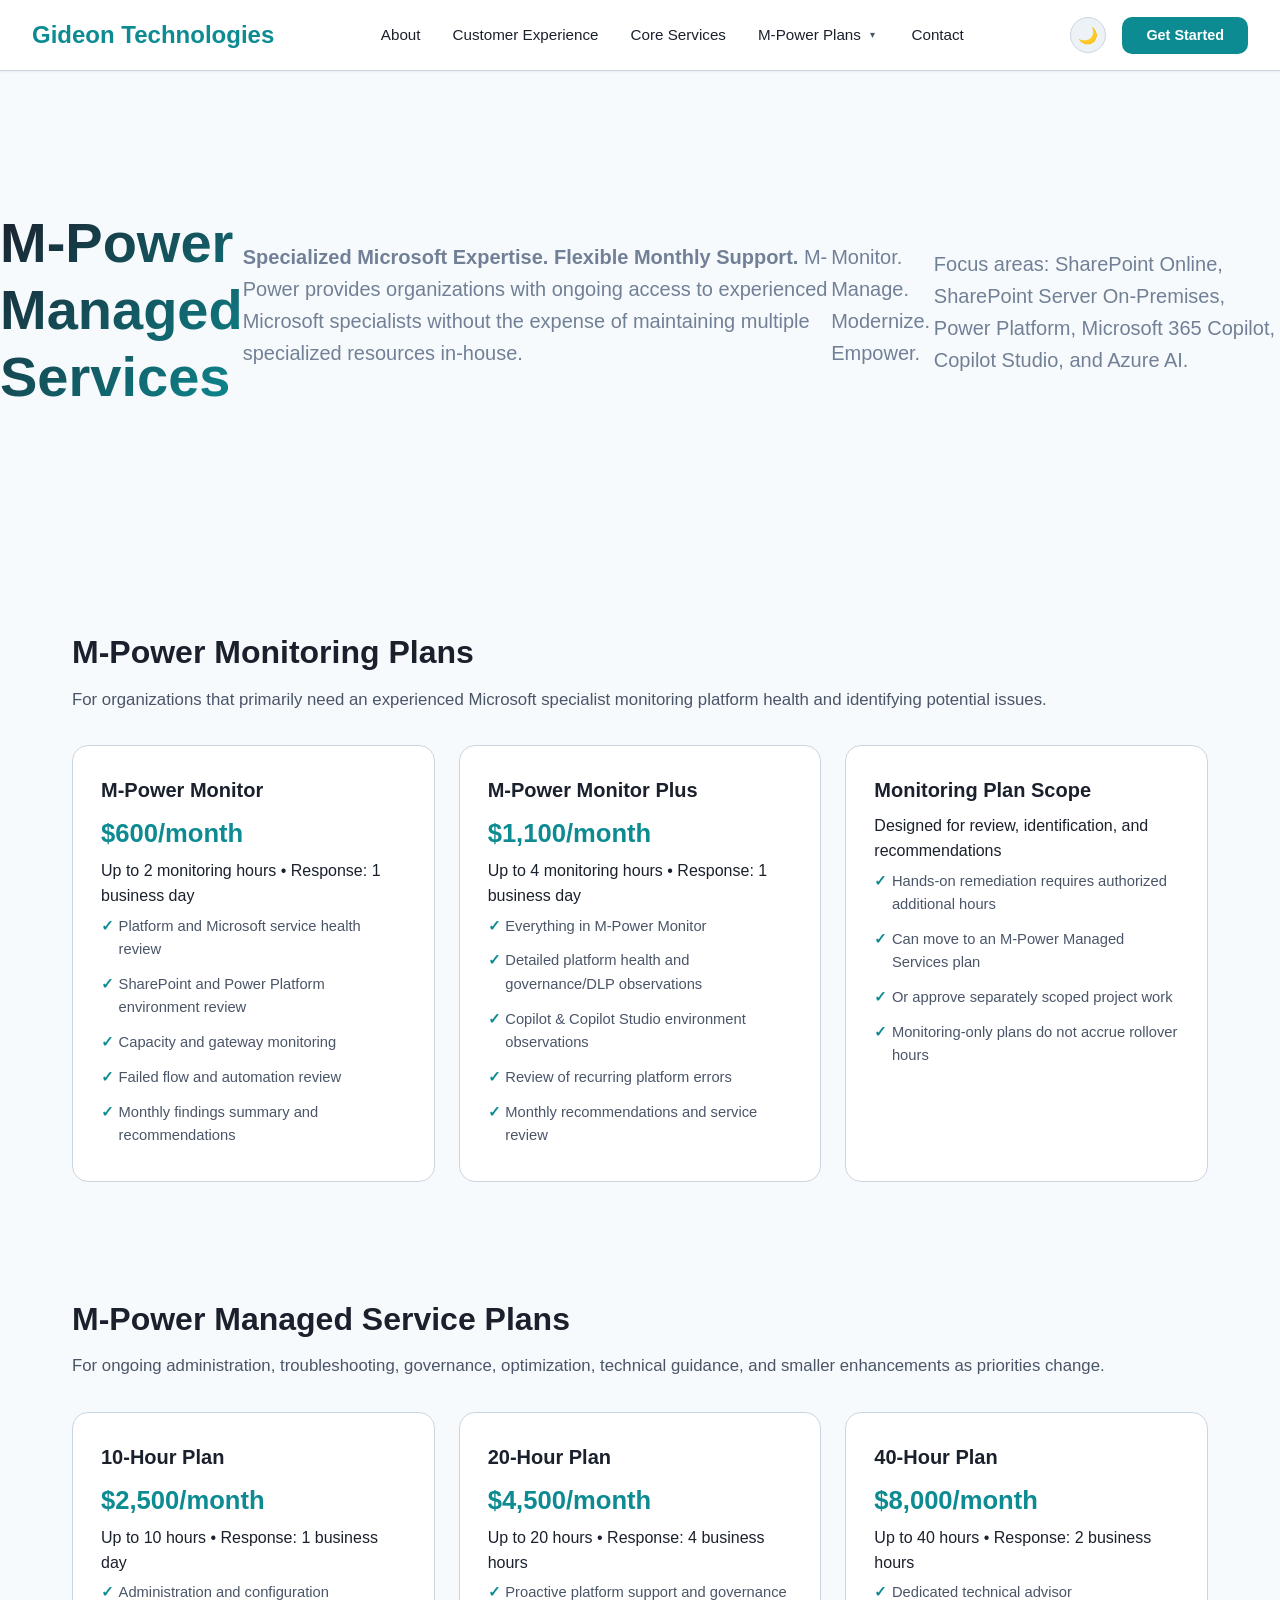
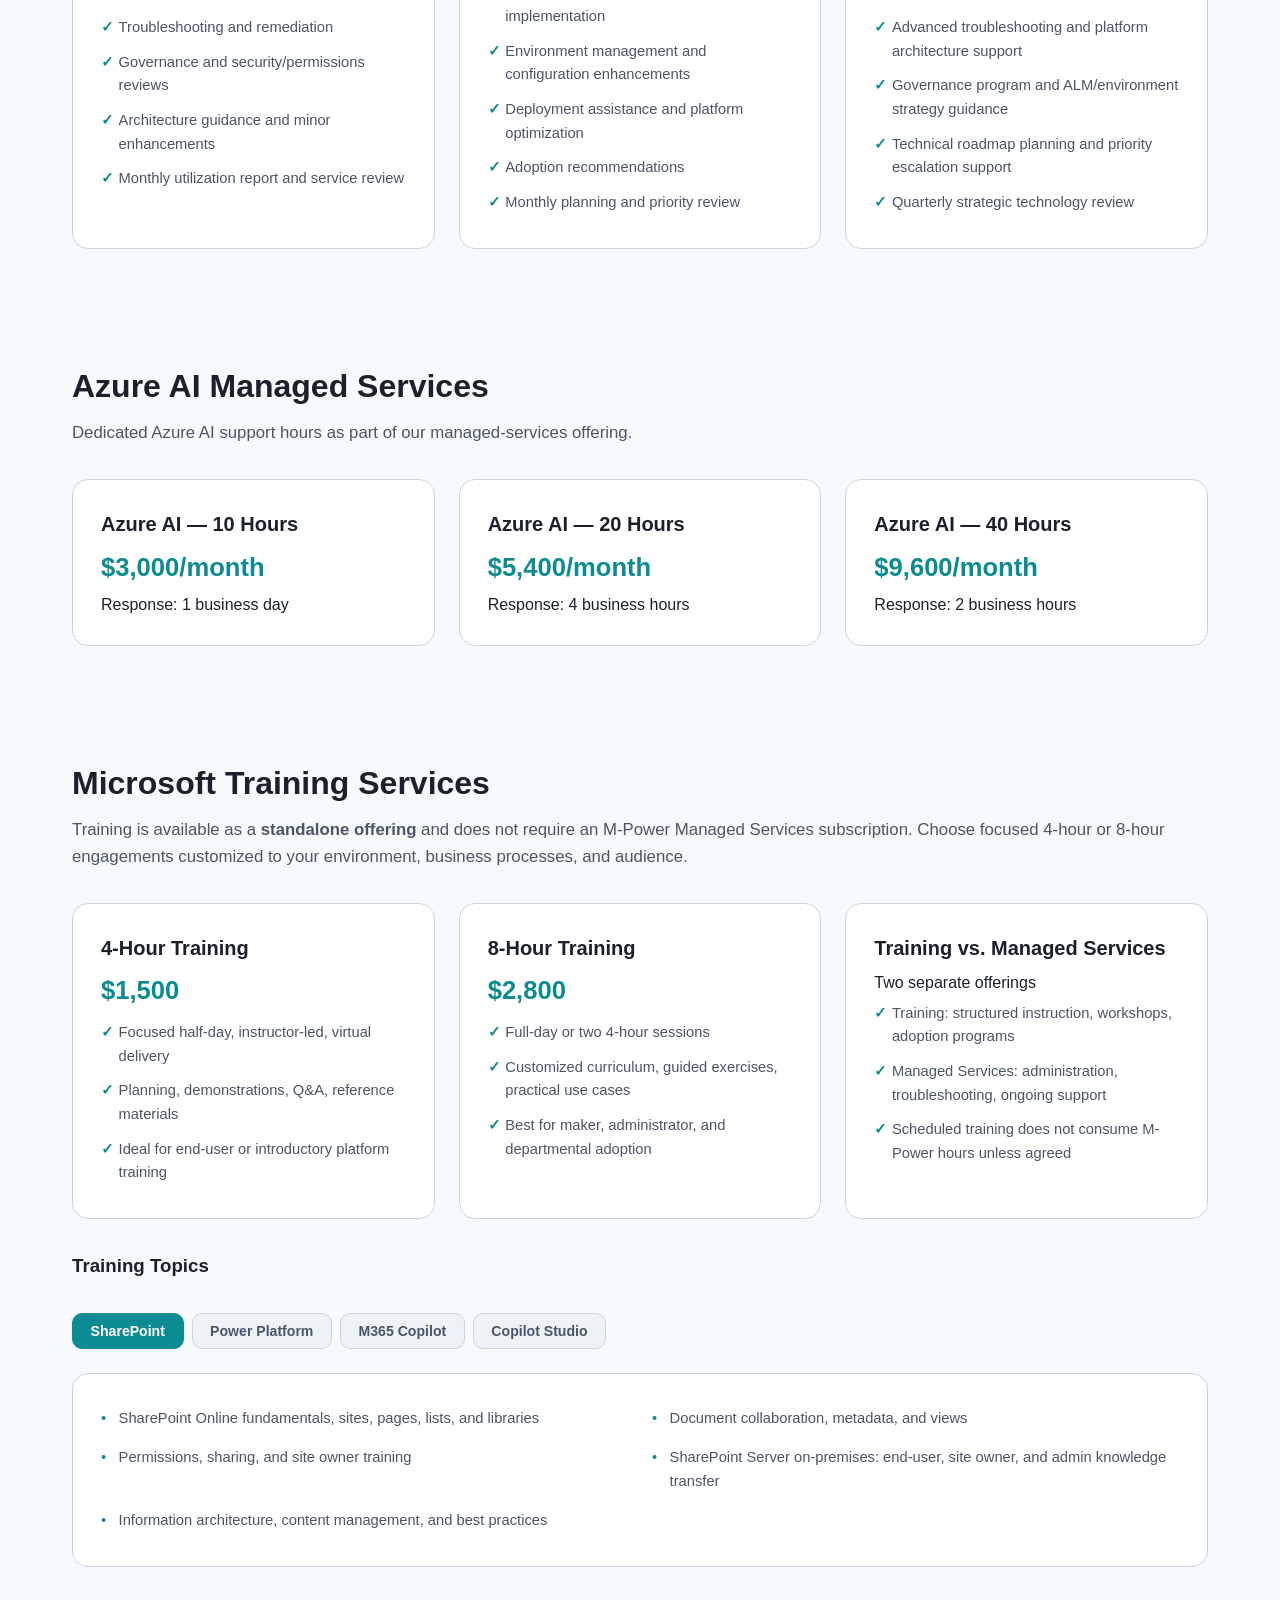
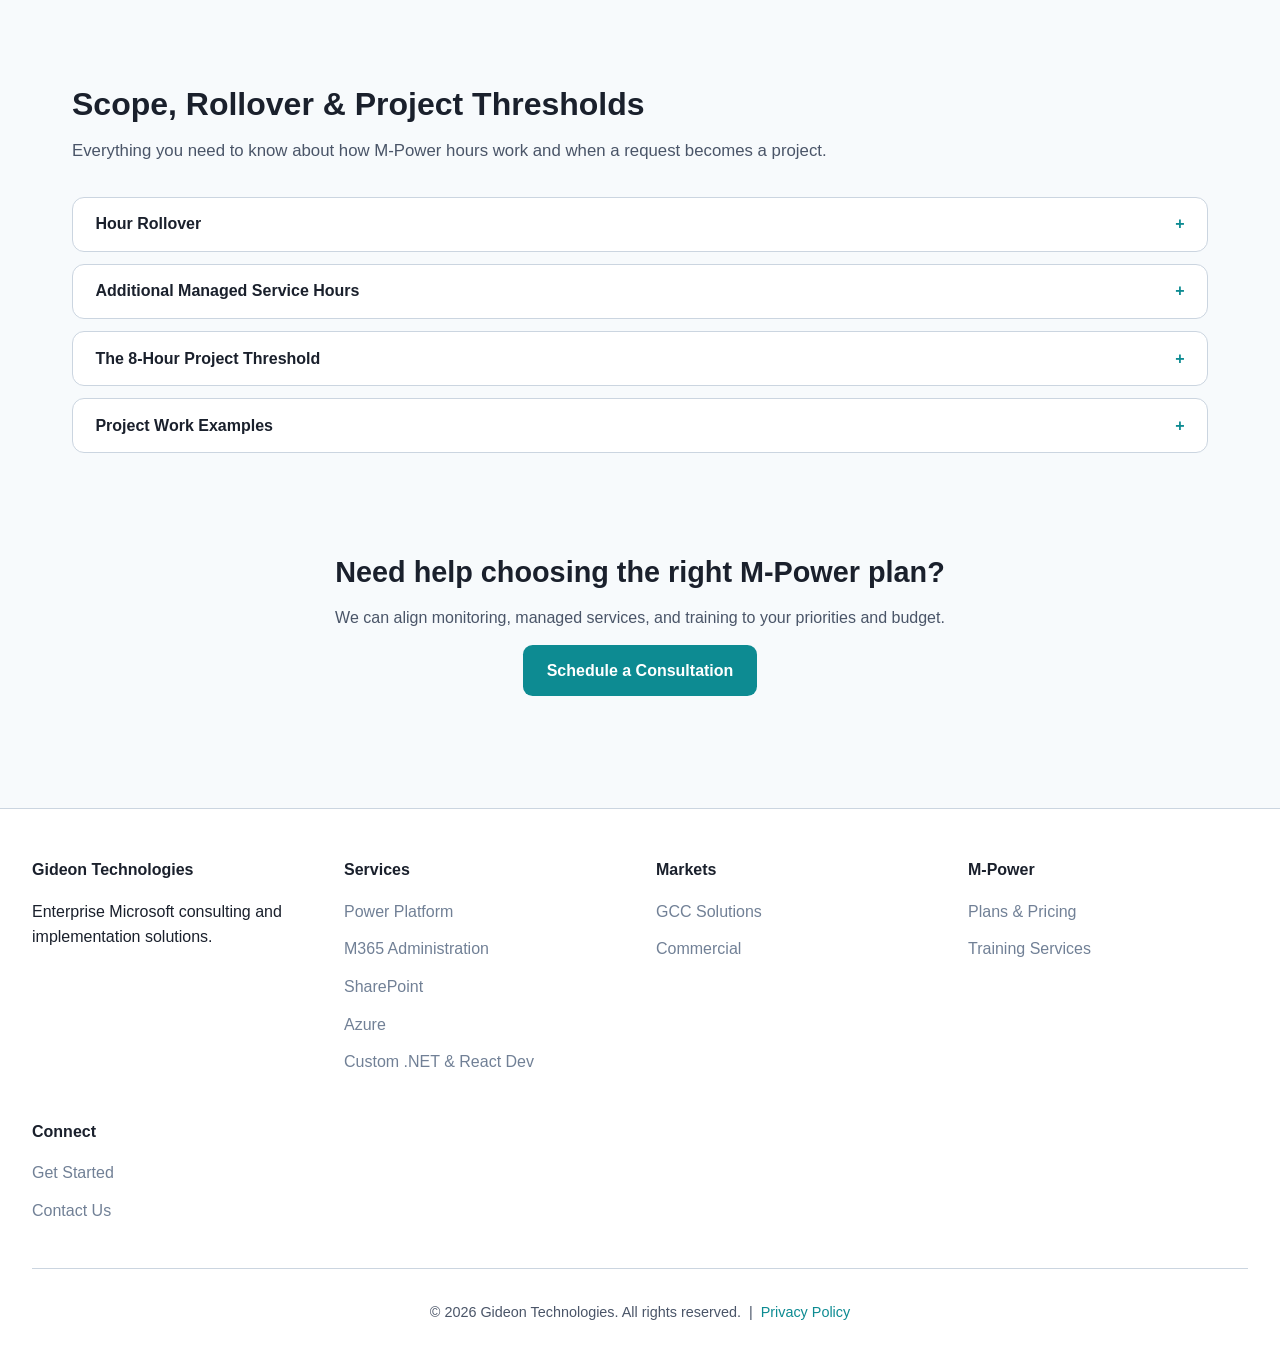
==== commit 3c350a5d: "Improve search metadata and indexing Co-authored-by: GideonTechOK <188223353+GideonTechOK@users.nore" ====
--- a/m-power-services.html
+++ b/m-power-services.html
@@ -17,6 +17,27 @@
     <meta name="twitter:title" content="M-Power Managed Services | Gideon Technologies">
     <meta name="twitter:description" content="Monitoring, managed service plans, Azure AI support, and standalone Microsoft training for GCC and commercial organizations.">
     <meta name="twitter:image" content="https://www.gideon-tech.com/og-image.png">
+    <script type="application/ld+json">
+    {
+      "@context": "https://schema.org",
+      "@type": "Service",
+      "name": "M-Power Managed Services",
+      "description": "Flexible monthly Microsoft monitoring and managed service plans, Azure AI services, and standalone Microsoft training for government and commercial organizations.",
+      "provider": {
+        "@type": "Organization",
+        "@id": "https://www.gideon-tech.com/#organization",
+        "name": "Gideon Technologies",
+        "url": "https://www.gideon-tech.com/"
+      },
+      "url": "https://www.gideon-tech.com/m-power-services.html",
+      "serviceType": [
+        "Microsoft managed services",
+        "Microsoft monitoring",
+        "Microsoft training",
+        "Azure AI services"
+      ]
+    }
+    </script>
     <link rel="icon" type="image/svg+xml" href="data:image/svg+xml,%3Csvg xmlns='http://www.w3.org/2000/svg' viewBox='0 0 100 100'%3E%3Crect width='100' height='100' rx='20' fill='%230D8B92'/%3E%3Ctext x='50' y='68' font-size='58' font-family='Arial, sans-serif' font-weight='bold' fill='white' text-anchor='middle'%3EG%3C/text%3E%3C/svg%3E">
     <script>
         (() => {
--- a/assets/theme.css
+++ b/assets/theme.css
@@ -0,0 +1 @@
+:root{color-scheme:light;--cp-bg: #f7fafc;--cp-bg-elevated: #edf2f7;--cp-surface: #ffffff;--cp-surface-soft: #f5f7fa;--cp-border: #cbd5e0;--cp-border-strong: #a0aec0;--cp-text: #1a202c;--cp-text-muted: #4a5568;--cp-text-soft: #718096;--cp-accent: #0d8b92;--cp-accent-hover: #0a6f76;--cp-accent-soft: rgba(13, 139, 146, .08);--cp-accent-fg: #ffffff;--cp-success: #16a34a;--cp-danger: #dc2626;--cp-warning: #f59e0b;--cp-shadow: 0 18px 48px rgba(0, 0, 0, .12)}html[data-theme=dark]{color-scheme:dark;--cp-bg: #0f1419;--cp-bg-elevated: #1a202c;--cp-surface: #2d3748;--cp-surface-soft: #374151;--cp-border: #4a5568;--cp-border-strong: #718096;--cp-text: #f7fafc;--cp-text-muted: #cbd5e0;--cp-text-soft: #a0aec0;--cp-accent: #38b2ac;--cp-accent-hover: #319795;--cp-accent-soft: rgba(56, 178, 172, .14);--cp-accent-fg: #0f1419;--cp-success: #4ade80;--cp-danger: #f87171;--cp-warning: #fbbf24;--cp-shadow: 0 18px 48px rgba(0, 0, 0, .32)}*{margin:0;padding:0;box-sizing:border-box}body{font-family:Segoe UI,Aptos,Calibri,-apple-system,BlinkMacSystemFont,sans-serif;background:var(--cp-bg);color:var(--cp-text);line-height:1.6;overflow-x:hidden}a{color:inherit}header{background:var(--cp-surface);border-bottom:1px solid var(--cp-border);position:sticky;top:0;z-index:100;box-shadow:0 1px 3px #0000000d}nav{max-width:1400px;margin:0 auto;padding:1rem 2rem;display:flex;justify-content:space-between;align-items:center;gap:1rem;position:relative}.logo{font-size:1.5rem;font-weight:700;color:var(--cp-accent);text-decoration:none}.nav-links{display:flex;gap:2rem;list-style:none;align-items:center}.nav-links a{color:var(--cp-text);text-decoration:none;font-size:.95rem;transition:color .3s}.nav-links a:hover{color:var(--cp-accent)}.nav-right{display:flex;align-items:center;gap:1rem}.has-submenu{position:relative;display:flex;align-items:center;gap:.25rem}.submenu-toggle{background:none;border:none;cursor:pointer;color:var(--cp-text-muted);font-size:.65rem;padding:.2rem .3rem;line-height:1}.submenu-toggle:hover{color:var(--cp-accent)}.submenu{position:absolute;top:calc(100% + .75rem);left:50%;transform:translate(-50%) translateY(-4px);min-width:250px;background:var(--cp-surface);border:1px solid var(--cp-border);border-radius:.625rem;box-shadow:var(--cp-shadow);list-style:none;padding:.5rem;z-index:200;opacity:0;visibility:hidden;pointer-events:none;transition:opacity .15s ease,transform .15s ease,visibility .15s ease}.submenu li{position:static}.submenu a{display:block;padding:.55rem .75rem;border-radius:.45rem;color:var(--cp-text-muted);font-size:.9rem;font-weight:500;white-space:nowrap}.submenu a:hover,.submenu a:focus{background:var(--cp-bg-elevated);color:var(--cp-accent)}.has-submenu.open .submenu{opacity:1;visibility:visible;pointer-events:auto;transform:translate(-50%) translateY(0)}.theme-toggle{background:var(--cp-bg-elevated);border:1px solid var(--cp-border);color:var(--cp-text);width:2.25rem;height:2.25rem;border-radius:50%;cursor:pointer;display:flex;align-items:center;justify-content:center;font-size:1rem;transition:transform .25s ease,background .25s ease}.theme-toggle:hover{transform:rotate(15deg);background:var(--cp-surface-soft)}.mobile-menu-toggle{display:none;background:none;border:none;font-size:1.5rem;color:var(--cp-text);cursor:pointer}.cta-button{background:var(--cp-accent);color:var(--cp-accent-fg);padding:.65rem 1.5rem;border-radius:.625rem;text-decoration:none;font-weight:600;transition:background .3s,transform .2s;border:none;cursor:pointer;font-size:.9rem;display:inline-block}.cta-button:hover{background:var(--cp-accent-hover);transform:translateY(-1px)}.secondary-button{background:var(--cp-surface-soft);color:var(--cp-text);padding:.65rem 1.5rem;border-radius:.625rem;text-decoration:none;font-weight:600;border:1px solid var(--cp-border);transition:all .3s}.secondary-button:hover{background:var(--cp-surface);border-color:var(--cp-accent)}.reveal{opacity:0;transform:translateY(24px);transition:opacity .6s ease,transform .6s ease}.reveal.in-view{opacity:1;transform:translateY(0)}.hero{max-width:1400px;margin:0 auto;position:relative;overflow:hidden;min-height:500px;display:flex;align-items:center;justify-content:center}.hero-content{position:relative;z-index:1;width:100%;padding:5rem 2rem;text-align:center}.hero-subtitle{color:var(--cp-text-muted);font-size:1rem;margin-bottom:1rem;text-transform:uppercase;letter-spacing:.05em;font-weight:600}.hero h1{font-size:3.5rem;margin-bottom:1.5rem;font-weight:800;line-height:1.2;background:linear-gradient(135deg,var(--cp-text) 0%,var(--cp-accent) 100%);-webkit-background-clip:text;-webkit-text-fill-color:transparent;background-clip:text}.hero p{font-size:1.25rem;color:var(--cp-text-soft);margin-bottom:2rem;max-width:700px;margin-left:auto;margin-right:auto}.hero-buttons{display:flex;gap:1rem;justify-content:center;flex-wrap:wrap}.section-title{text-align:center;font-size:2.5rem;margin-bottom:1rem;color:var(--cp-text)}.section-subtitle{text-align:center;color:var(--cp-text-muted);margin-bottom:3rem;font-size:1.1rem}.video-section{width:100%;height:350px;overflow:hidden;margin:2rem 0}.video-banner{width:100%;height:100%;object-fit:contain;background:var(--cp-bg-elevated)}.plans-preview{padding:4rem 2rem;background:var(--cp-surface)}.plans-preview-container{max-width:1400px;margin:0 auto}.plans-preview-grid{display:grid;grid-template-columns:repeat(3,1fr);gap:1.5rem;margin-top:2rem}.plans-preview-card{background:linear-gradient(135deg,var(--cp-bg-elevated) 0%,var(--cp-bg) 100%);border:1px solid var(--cp-border);border-radius:.75rem;padding:1.5rem;transition:transform .25s ease,box-shadow .25s ease}.plans-preview-card:hover{transform:translateY(-4px);box-shadow:0 12px 30px var(--cp-accent-soft)}.plans-preview-card h4{color:var(--cp-text);margin-bottom:.5rem}.plans-preview-card p{color:var(--cp-text-soft);font-size:.92rem}.plans-preview-cta{margin-top:2rem;text-align:center}.estimator{max-width:720px;margin:2.5rem auto 0;background:var(--cp-bg-elevated);border:1px solid var(--cp-border);border-radius:1rem;padding:2rem;text-align:center}.estimator h3{margin-bottom:.4rem;color:var(--cp-text)}.estimator p.hint{color:var(--cp-text-soft);font-size:.9rem;margin-bottom:1.5rem}.estimator input[type=range]{width:100%;accent-color:var(--cp-accent);margin-bottom:1rem}.estimator-readout{display:flex;justify-content:space-between;align-items:baseline;margin-bottom:.5rem}.estimator-hours{font-weight:700;font-size:1.4rem;color:var(--cp-accent)}.estimator-price{font-weight:800;font-size:2rem;color:var(--cp-text)}.estimator-plan-name{color:var(--cp-text-soft);font-size:.95rem;margin-top:.5rem}.about-section{padding:4rem 2rem;background:var(--cp-surface)}.about-container{max-width:1100px;margin:0 auto}.about-intro{max-width:800px;margin:0 auto 3rem;text-align:center}.about-intro p{color:var(--cp-text-muted);font-size:1.1rem;line-height:1.8}.about-pillars{display:grid;grid-template-columns:repeat(3,1fr);gap:2rem;margin-bottom:3rem}.about-pillar{background:var(--cp-bg-elevated);border:1px solid var(--cp-border);border-radius:1rem;padding:2rem}.about-pillar h3{color:var(--cp-accent);font-size:1.2rem;margin-bottom:.75rem}.about-pillar p{color:var(--cp-text-muted);font-size:.95rem;line-height:1.7}.about-values{margin-top:3rem}.about-values h3{text-align:center;font-size:1.75rem;margin-bottom:2rem;color:var(--cp-text)}.values-grid{display:flex;flex-wrap:wrap;justify-content:center;gap:1.75rem}.value-item{flex:1 1 280px;max-width:calc(33.333% - 1.75rem);border-left:3px solid var(--cp-accent);padding:.25rem 0 .25rem 1.25rem}.value-item h4{font-size:1.05rem;margin-bottom:.5rem;color:var(--cp-text)}.value-item p{color:var(--cp-text-muted);font-size:.92rem;line-height:1.65}.value-section{background:var(--cp-bg-elevated);padding:4rem 2rem;margin:4rem 0}.value-grid{max-width:1400px;margin:0 auto;display:grid;grid-template-columns:repeat(auto-fit,minmax(300px,1fr));gap:2rem}.value-card{background:var(--cp-surface);border:1px solid var(--cp-border);border-radius:1rem;padding:2rem;transition:all .3s}.value-card:hover{box-shadow:0 8px 24px #0000001a;transform:translateY(-4px);border-color:var(--cp-accent-soft)}.value-icon{font-size:2.5rem;margin-bottom:1rem}.value-card h3{font-size:1.3rem;margin-bottom:.75rem;color:var(--cp-text)}.value-card p{color:var(--cp-text-soft);font-size:.95rem;line-height:1.7}.services-section{padding:4rem 2rem;background:var(--cp-surface)}.services-container{max-width:1400px;margin:0 auto}.service-grid{display:grid;grid-template-columns:repeat(3,1fr);gap:2rem;margin-top:3rem}.service-card{background:linear-gradient(135deg,var(--cp-bg-elevated) 0%,var(--cp-bg) 100%);border:1px solid var(--cp-border);border-radius:1rem;padding:2rem;transition:all .3s}.service-card:hover{border-color:var(--cp-accent);box-shadow:0 12px 36px var(--cp-accent-soft);transform:translateY(-4px)}.service-card h3{font-size:1.2rem;margin-bottom:1rem;color:var(--cp-text)}.service-card p{color:var(--cp-text-soft);font-size:.9rem;line-height:1.7}.market-section{padding:4rem 2rem;background:var(--cp-bg-elevated)}.market-container{max-width:1400px;margin:0 auto}.market-grid{display:grid;grid-template-columns:1fr 1fr;gap:3rem;margin-top:2rem;align-items:stretch}.market-card{background:var(--cp-surface);border-left:4px solid var(--cp-accent);border-radius:.625rem;padding:2rem;box-shadow:0 2px 8px #00000014;height:100%;display:flex;flex-direction:column;transition:transform .25s ease,box-shadow .25s ease}.market-card:hover{transform:translateY(-4px);box-shadow:0 12px 30px var(--cp-accent-soft)}.market-badge{display:inline-block;background:var(--cp-accent-soft);color:var(--cp-accent);padding:.5rem 1rem;border-radius:.625rem;font-size:.85rem;font-weight:600;margin-bottom:1rem;align-self:flex-start}.market-card h3{font-size:1.5rem;margin-bottom:1rem;color:var(--cp-text)}.market-card p{color:var(--cp-text-soft);line-height:1.8}.benefits-section{padding:4rem 2rem;background:var(--cp-surface)}.benefits-container{max-width:1400px;margin:0 auto}.benefits-grid{display:grid;grid-template-columns:repeat(auto-fit,minmax(280px,1fr));gap:2rem;margin-top:3rem}.benefit-item{background:linear-gradient(135deg,var(--cp-bg-elevated) 0%,var(--cp-bg) 100%);border:1px solid var(--cp-border);border-radius:.625rem;padding:2rem;transition:all .3s}.benefit-item:hover{border-color:var(--cp-accent);box-shadow:0 8px 24px var(--cp-accent-soft);transform:translateY(-4px)}.benefit-icon{font-size:2.5rem;margin-bottom:1rem}.benefit-item h4{font-weight:600;color:var(--cp-text);margin-bottom:.75rem;font-size:1.1rem}.benefit-item p{color:var(--cp-text-soft);font-size:.95rem;line-height:1.7}.why-section{padding:4rem 2rem;background:var(--cp-bg-elevated)}.why-container{max-width:1400px;margin:0 auto}.why-grid{display:grid;grid-template-columns:repeat(auto-fit,minmax(250px,1fr));gap:2.5rem;margin-top:3rem}.why-item{text-align:center}.why-icon{font-size:3rem;margin-bottom:1rem}.why-item h4{font-size:1.15rem;margin-bottom:.75rem;color:var(--cp-text)}.why-item p{color:var(--cp-text-soft);line-height:1.7;font-size:.95rem}.cta-section{background:linear-gradient(135deg,#0d8b92,#086b74);color:#fff;padding:4rem 2rem;text-align:center;margin:4rem 0 0}.cta-section h2{font-size:2.5rem;margin-bottom:1rem}.cta-section p{font-size:1.1rem;margin-bottom:2rem;opacity:.9}.cta-primary{background:#fff;color:var(--cp-accent);padding:.75rem 2rem;border-radius:.625rem;text-decoration:none;font-weight:700;display:inline-block;transition:all .3s;border:none;cursor:pointer;font-size:1rem}.cta-primary:hover{transform:scale(1.05);box-shadow:0 8px 24px #0003}footer{background:var(--cp-surface);border-top:1px solid var(--cp-border);padding:3rem 2rem;margin-top:4rem}.footer-content{max-width:1400px;margin:0 auto;display:grid;grid-template-columns:repeat(auto-fit,minmax(250px,1fr));gap:2rem;margin-bottom:2rem}.footer-section h4{margin-bottom:1rem;color:var(--cp-text);font-weight:600}.footer-section ul{list-style:none}.footer-section ul li{margin-bottom:.75rem}.footer-section a{color:var(--cp-text-soft);text-decoration:none;transition:color .3s}.footer-section a:hover{color:var(--cp-accent)}.footer-bottom{text-align:center;padding-top:2rem;border-top:1px solid var(--cp-border);color:var(--cp-text-muted);font-size:.9rem}.footer-bottom a{color:var(--cp-accent);text-decoration:none}.footer-bottom a:hover{text-decoration:underline}.modal{display:none;position:fixed;z-index:1000;left:0;top:0;width:100%;height:100%;background:#00000080;animation:fadeIn .3s}.modal.show{display:flex;align-items:center;justify-content:center}@keyframes fadeIn{0%{opacity:0}to{opacity:1}}.modal-content{background:var(--cp-surface);border-radius:1rem;padding:2.5rem;max-width:600px;width:90%;box-shadow:var(--cp-shadow);max-height:90vh;overflow-y:auto}.modal-header{display:flex;justify-content:space-between;align-items:center;margin-bottom:2rem}.modal-header h2{font-size:1.8rem;color:var(--cp-text)}.close-btn{background:none;border:none;font-size:2rem;color:var(--cp-text-muted);cursor:pointer;transition:color .3s}.close-btn:hover{color:var(--cp-accent)}.form-group{margin-bottom:1.5rem}.form-group label{display:block;font-weight:600;margin-bottom:.5rem;color:var(--cp-text);font-size:.95rem}.form-group input,.form-group textarea,.form-group select{width:100%;padding:.75rem;border:1px solid var(--cp-border);border-radius:.625rem;font-family:inherit;font-size:.95rem;background:var(--cp-bg-elevated);color:var(--cp-text);transition:border-color .3s}.form-group input:focus,.form-group textarea:focus,.form-group select:focus{outline:none;border-color:var(--cp-accent);box-shadow:0 0 0 3px var(--cp-accent-soft)}.form-group textarea{resize:vertical;min-height:120px}.services-checklist{display:grid;grid-template-columns:1fr 1fr;gap:1rem;margin-top:.75rem}.service-checkbox{display:flex;align-items:center;gap:.5rem}.service-checkbox input[type=checkbox]{width:18px;height:18px;cursor:pointer;accent-color:var(--cp-accent)}.service-checkbox label{margin-bottom:0;font-weight:400;cursor:pointer}.form-submit{background:var(--cp-accent);color:var(--cp-accent-fg);padding:.85rem 2rem;border-radius:.625rem;border:none;font-weight:600;font-size:1rem;cursor:pointer;transition:background .3s;width:100%}.form-submit:hover{background:var(--cp-accent-hover)}.form-submit:disabled{opacity:.7;cursor:not-allowed}.form-status{padding:.85rem 1rem;border-radius:.625rem;margin-bottom:1.5rem;font-size:.95rem;font-weight:500}.form-status-success{background:#16a34a1a;color:var(--cp-success);border:1px solid rgba(22,163,74,.3)}.form-status-error{background:#dc26261a;color:var(--cp-danger);border:1px solid rgba(220,38,38,.3)}.section{max-width:1200px;margin:0 auto;padding:3.5rem 2rem}.section h2{font-size:2rem;margin-bottom:.5rem;color:var(--cp-text)}.section>p{color:var(--cp-text-muted);margin-bottom:2rem;font-size:1.05rem}.section-alt{background:var(--cp-bg-elevated)}.grid-3{display:grid;grid-template-columns:repeat(3,1fr);gap:1.5rem}@media (max-width: 900px){.grid-3{grid-template-columns:1fr}}.card{background:var(--cp-surface);border:1px solid var(--cp-border);border-radius:1rem;padding:1.75rem;transition:transform .25s ease,box-shadow .25s ease}.card:hover{transform:translateY(-4px);box-shadow:0 12px 30px var(--cp-accent-soft)}.card h3{color:var(--cp-text);font-size:1.25rem;margin-bottom:.4rem}.card .price{color:var(--cp-accent);font-weight:800;font-size:1.6rem;margin-bottom:.25rem}.card .meta{color:var(--cp-text-soft);font-size:.88rem;margin-bottom:1rem}.card ul{list-style:none}.card ul li{color:var(--cp-text-muted);font-size:.92rem;padding:.35rem 0 .35rem 1.1rem;position:relative}.card ul li:before{content:"✓";position:absolute;left:0;color:var(--cp-accent);font-weight:700}.tabs{margin-top:2rem}.tab-buttons{display:flex;gap:.5rem;flex-wrap:wrap;margin-bottom:1.5rem}.tab-buttons button{background:var(--cp-bg-elevated);border:1px solid var(--cp-border);color:var(--cp-text-muted);padding:.55rem 1.1rem;border-radius:.625rem;font-weight:600;font-size:.88rem;cursor:pointer;transition:all .2s}.tab-buttons button:hover{border-color:var(--cp-accent);color:var(--cp-accent)}.tab-buttons button.active{background:var(--cp-accent);color:var(--cp-accent-fg);border-color:var(--cp-accent)}.tab-panel{background:var(--cp-surface);border:1px solid var(--cp-border);border-radius:1rem;padding:1.75rem}.tab-panel ul{list-style:none;display:grid;grid-template-columns:repeat(2,1fr);gap:.4rem 1.5rem}.tab-panel ul li{color:var(--cp-text-muted);font-size:.92rem;padding:.3rem 0 .3rem 1.1rem;position:relative}.tab-panel ul li:before{content:"•";position:absolute;left:0;color:var(--cp-accent)}@media (max-width: 600px){.tab-panel ul{grid-template-columns:1fr}}.cta{max-width:1200px;margin:0 auto;padding:2.5rem 1.5rem 3rem;text-align:center}.cta h2{font-size:1.8rem;margin-bottom:.6rem;color:var(--cp-text)}.cta p{color:var(--cp-text-muted)}.btn{display:inline-block;margin-top:.9rem;padding:.8rem 1.5rem;border-radius:.6rem;background:var(--cp-accent);color:var(--cp-accent-fg);text-decoration:none;font-weight:700;cursor:pointer;border:none;font-size:1rem;transition:background .2s ease,transform .2s ease}.btn:hover{background:var(--cp-accent-hover);transform:translateY(-1px)}.accordion{display:flex;flex-direction:column;gap:.75rem;margin-top:1.5rem}.accordion-item{border:1px solid var(--cp-border);border-radius:.75rem;overflow:hidden;background:var(--cp-surface)}.accordion-trigger{width:100%;text-align:left;background:none;border:none;padding:1.1rem 1.4rem;font-weight:700;font-size:1rem;color:var(--cp-text);cursor:pointer;display:flex;justify-content:space-between;align-items:center}.accordion-trigger:hover{color:var(--cp-accent)}.accordion-icon{transition:transform .25s ease;color:var(--cp-accent)}.accordion-item.open .accordion-icon{transform:rotate(45deg)}.accordion-body{max-height:0;overflow:hidden;transition:max-height .3s ease}.accordion-item.open .accordion-body{max-height:600px}.accordion-body-inner{padding:0 1.4rem 1.25rem;color:var(--cp-text-muted);font-size:.95rem;line-height:1.7}.privacy-main{max-width:800px;margin:0 auto;padding:3rem 2rem 5rem}.privacy-main h1{font-size:2.2rem;margin-bottom:.5rem}.privacy-main .updated{color:var(--cp-text-soft);margin-bottom:2.5rem;font-size:.95rem}.privacy-main h2{font-size:1.35rem;margin-top:2.25rem;margin-bottom:.75rem;color:var(--cp-accent)}.privacy-main p,.privacy-main li{color:var(--cp-text-muted);margin-bottom:1rem}.privacy-main ul{padding-left:1.5rem}.privacy-main a{color:var(--cp-accent)}.back-link{display:inline-block;margin-bottom:2rem;color:var(--cp-accent);text-decoration:none;font-weight:600}.back-link:hover{color:var(--cp-accent-hover)}@media (max-width: 900px){.about-pillars{grid-template-columns:repeat(2,1fr)}.value-item{max-width:calc(50% - 1.75rem)}.service-grid{grid-template-columns:repeat(2,1fr)}.plans-preview-grid{grid-template-columns:1fr}}@media (max-width: 768px){.plans-preview{padding:3rem 1rem}.plans-preview-grid{display:flex;flex-direction:column;gap:1rem}.plans-preview-card{width:100%;max-width:100%}.hero h1{font-size:2.5rem}.hero p{font-size:1rem}.section-title{font-size:2rem}.nav-links{display:none}.nav-links.mobile-open{display:flex;flex-direction:column;position:absolute;top:100%;left:0;right:0;background:var(--cp-surface);border-bottom:1px solid var(--cp-border);padding:1rem 1.5rem;gap:1rem;box-shadow:var(--cp-shadow);align-items:stretch}.nav-links.mobile-open .has-submenu{flex-direction:column;align-items:flex-start}.nav-links.mobile-open .submenu{position:static;transform:none;opacity:1;visibility:visible;pointer-events:auto;box-shadow:none;display:none;width:100%;margin-top:.5rem;border:none;padding:0 0 0 1rem}.nav-links.mobile-open .has-submenu.open .submenu,.mobile-menu-toggle{display:block}.market-grid{grid-template-columns:1fr}.cta-section h2{font-size:1.8rem}.services-checklist{grid-template-columns:1fr}.modal{padding:1rem;align-items:flex-start}.modal-content{width:100%;padding:1.5rem;max-height:calc(100vh - 2rem);margin-top:1rem}.modal-header h2{font-size:1.5rem}.form-group input,.form-group textarea,.form-group select{font-size:16px;padding:.7rem}.close-btn{padding:.25rem;line-height:1}nav{padding:.75rem 1rem}.nav-links{gap:1rem}.cta-button{padding:.5rem 1rem;font-size:.85rem}header .cta-button{padding:.375rem .75rem;font-size:.64rem;border-radius:.47rem}.card{width:100%;max-width:100%}}@media (max-width: 600px){.about-pillars{grid-template-columns:1fr}.value-item{max-width:100%}.service-grid{grid-template-columns:1fr}}@media (max-width: 480px){.modal{padding:.5rem}.modal-content{padding:1.25rem;border-radius:.75rem}.modal-header{margin-bottom:1.25rem}.modal-header h2{font-size:1.3rem}.form-group{margin-bottom:1.1rem}.form-group label{font-size:.9rem}.form-submit{padding:.75rem 1.5rem;font-size:.95rem}.service-checkbox label{font-size:.9rem}}
